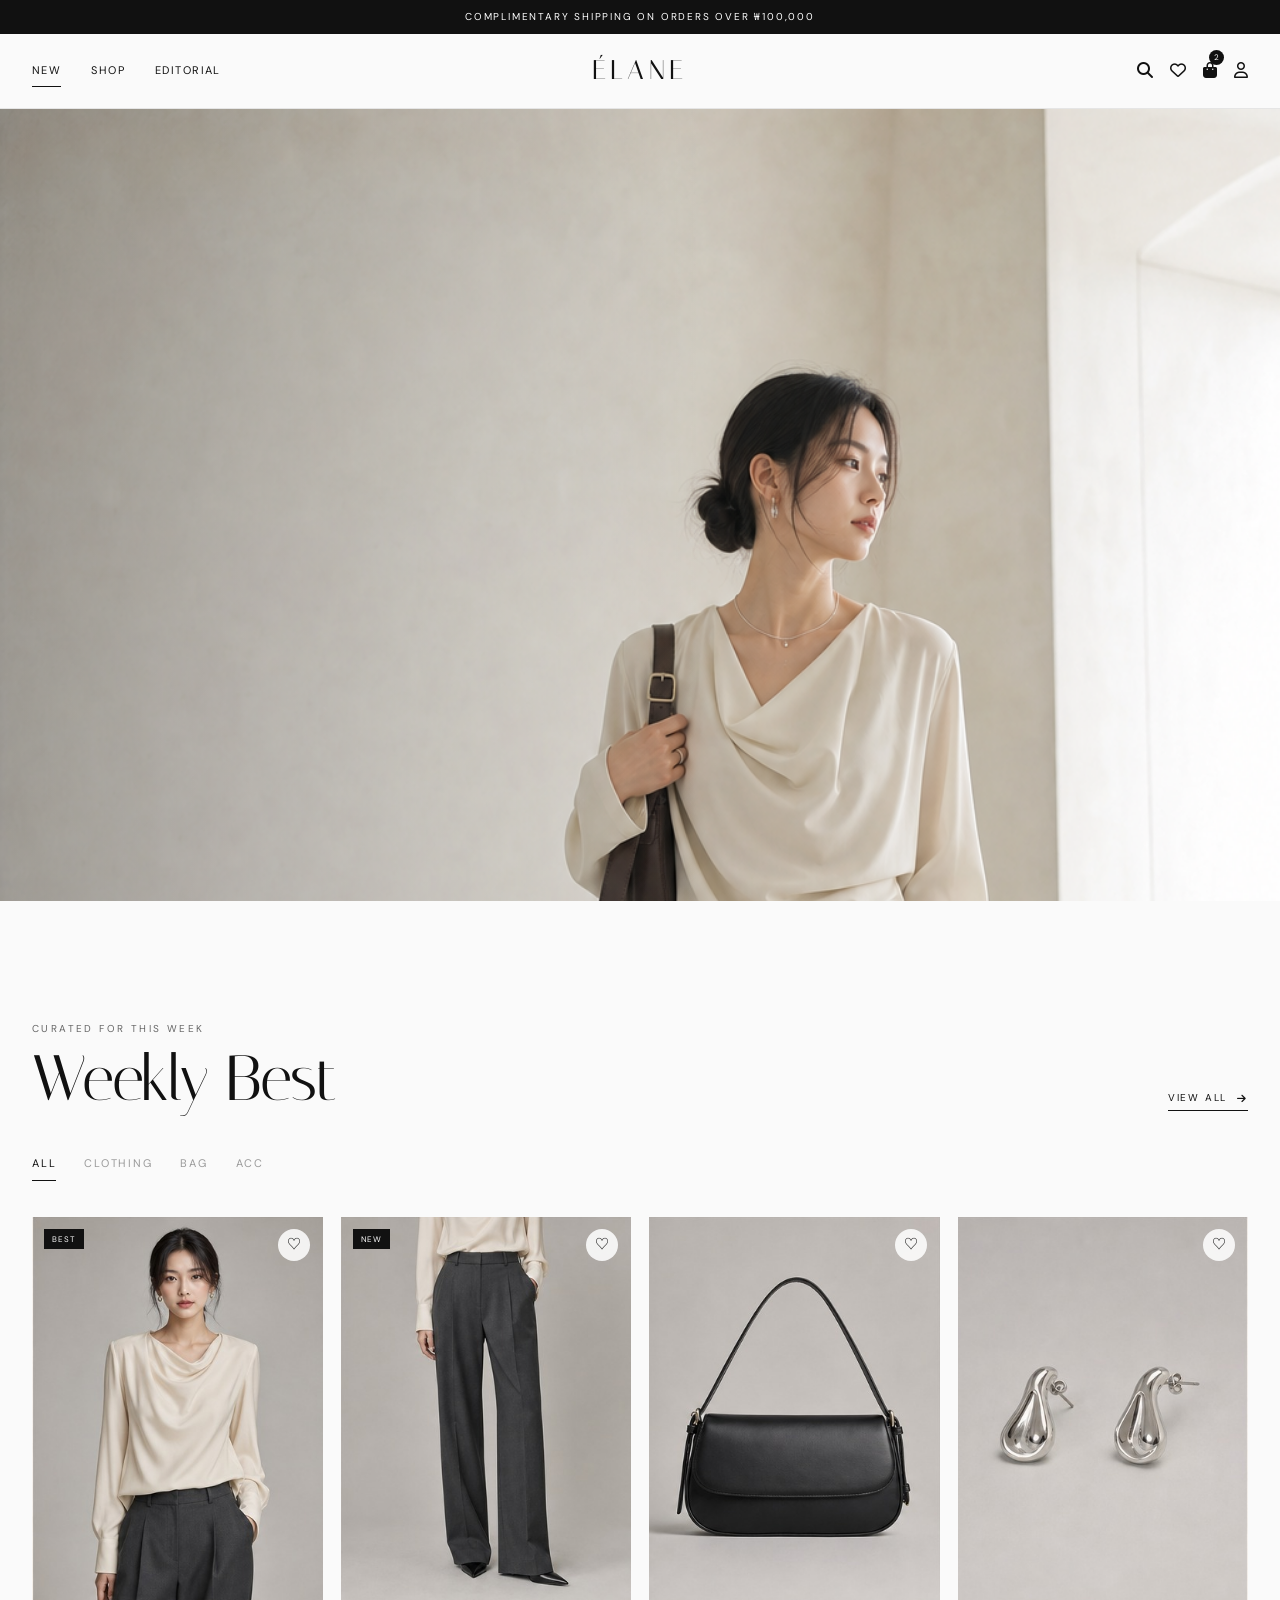
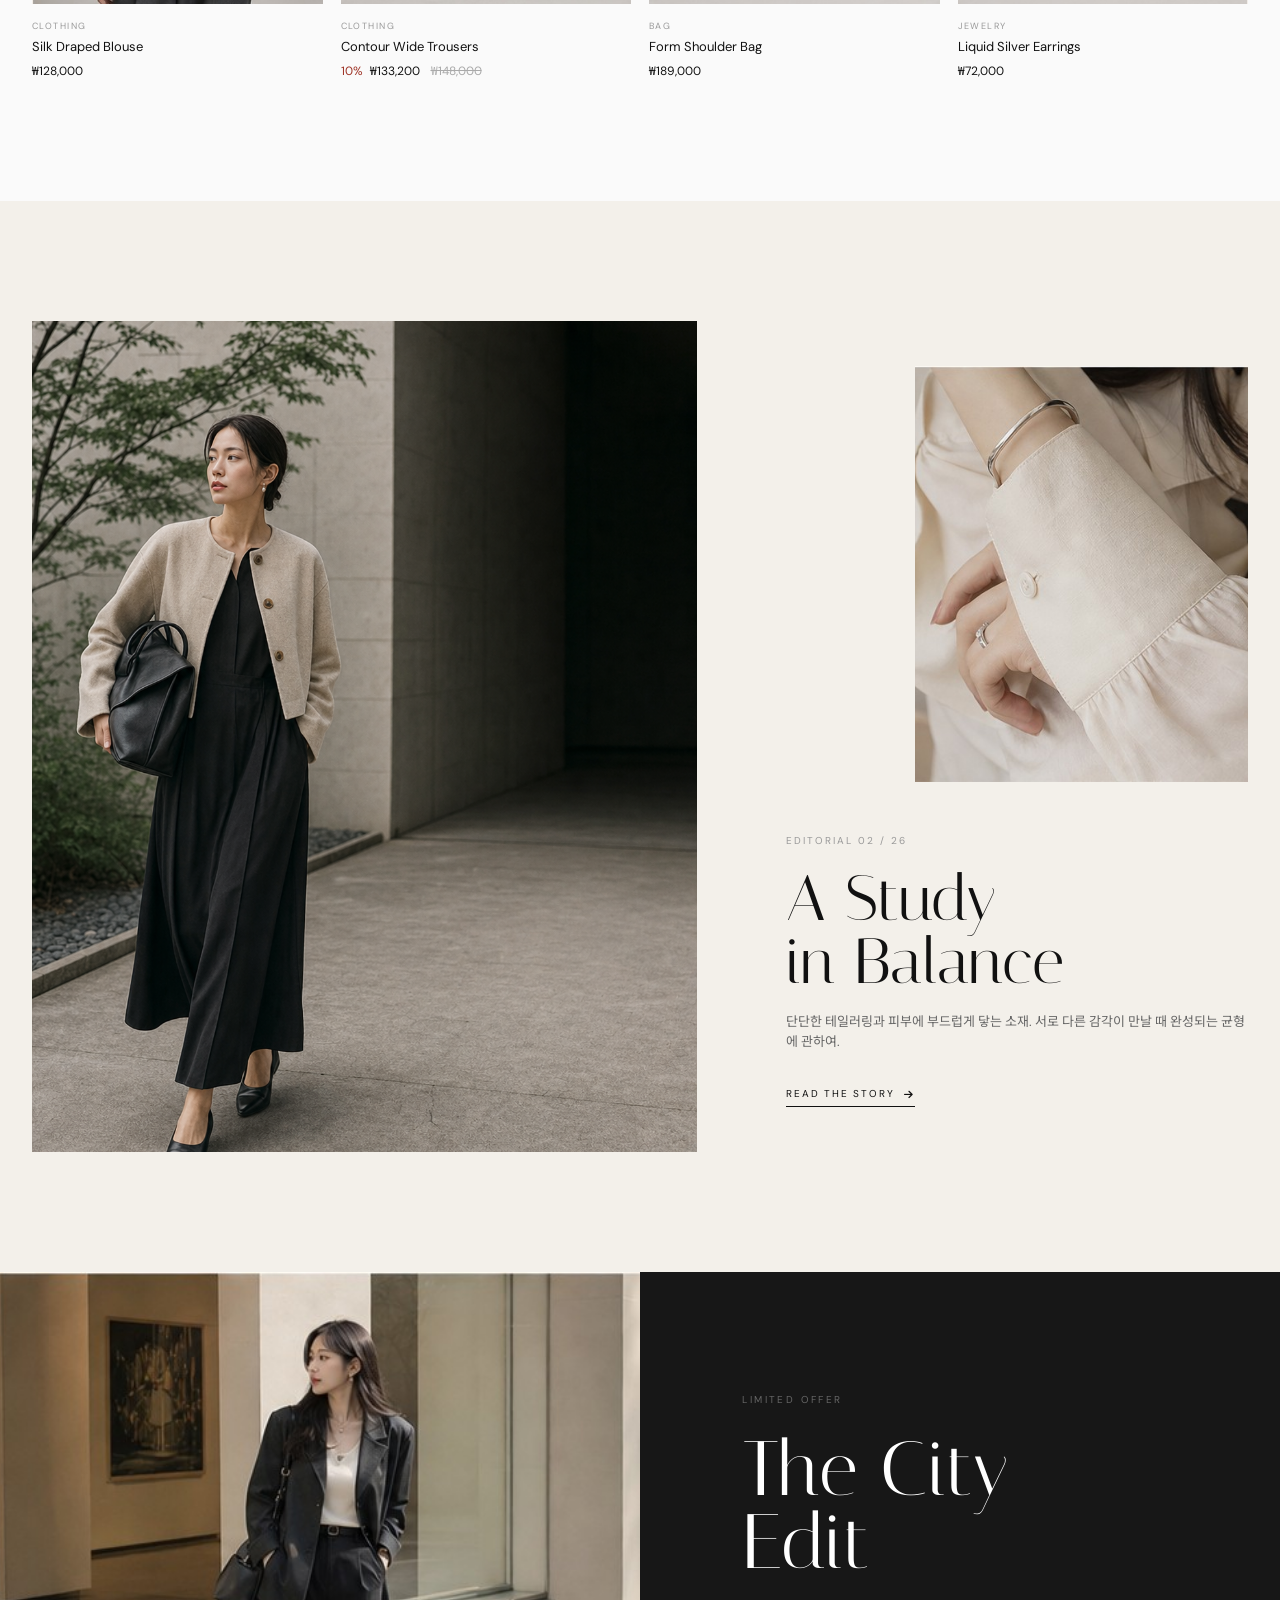
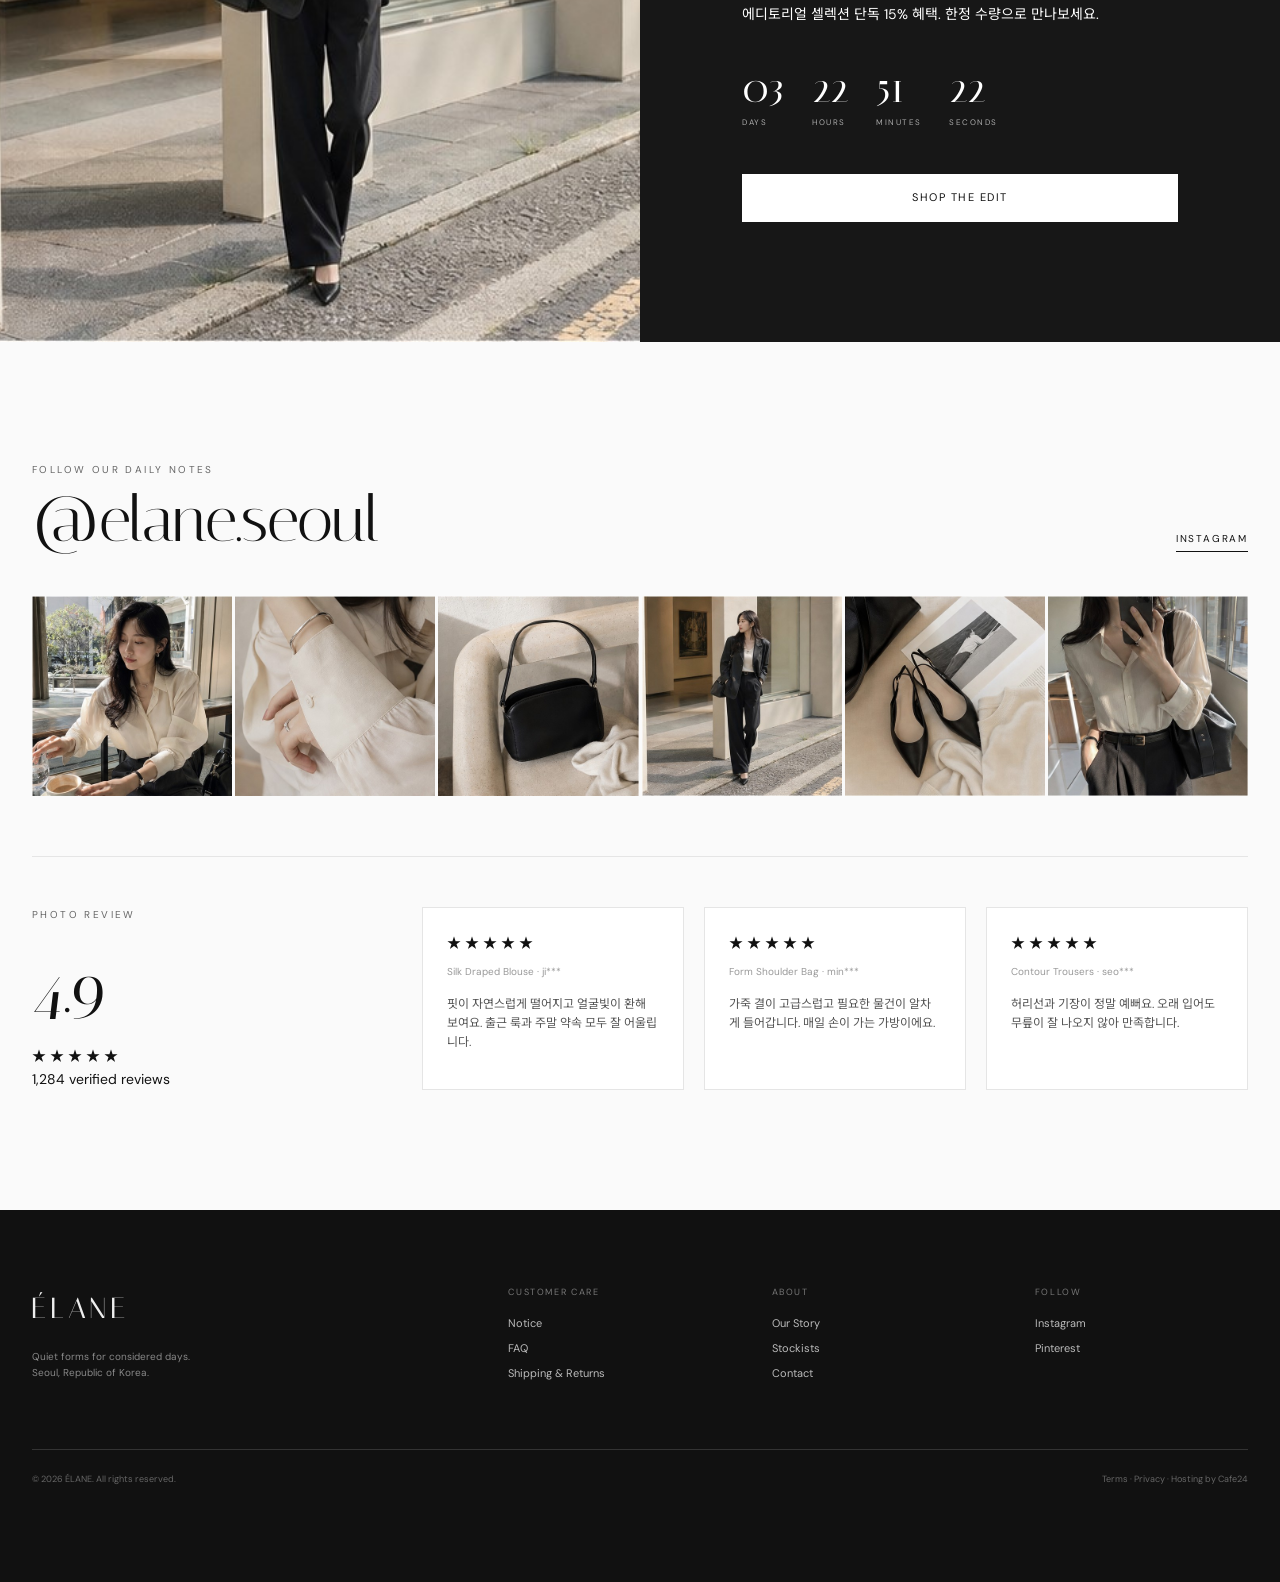
==== public/cafe24/index.html @ 36bed76c "Build Elane Cafe24 fashion storefront" ====
<!doctype html>
<html lang="ko">
<head>
  <meta charset="utf-8"><meta name="viewport" content="width=device-width,initial-scale=1,viewport-fit=cover">
  <title>ÉLANE — Contemporary Womenswear</title>
  <meta name="description" content="일상의 결을 섬세하게 다듬는 컨템포러리 여성 패션 브랜드 ÉLANE">
  <link rel="stylesheet" href="https://cdn.jsdelivr.net/npm/swiper@11/swiper-bundle.min.css">
  <link rel="stylesheet" href="https://cdnjs.cloudflare.com/ajax/libs/font-awesome/6.7.2/css/all.min.css">
  <link rel="stylesheet" href="assets/css/style.css">
</head>
<body>
  <div class="announcement" module="Layout_statelogon">Complimentary shipping on orders over ₩100,000</div>
  <header class="site-header" module="Layout_header">
    <div class="site-header__main">
      <button class="site-header__mobile-button" aria-label="메뉴 열기"><i class="fa-solid fa-bars"></i></button>
      <nav class="site-header__nav" aria-label="주요 메뉴">
        <a class="site-header__nav-link is-active" href="index.html">New</a><a class="site-header__nav-link" href="product_list.html">Shop</a><a class="site-header__nav-link" href="lookbook.html">Editorial</a>
      </nav>
      <a class="site-header__logo" href="index.html">ÉLANE</a>
      <div class="site-header__utils">
        <button class="site-header__util" module="Layout_SearchHeaderForm" aria-label="검색"><i class="fa-solid fa-magnifying-glass"></i></button>
        <a class="site-header__util" href="mypage.html" aria-label="위시리스트"><i class="fa-regular fa-heart"></i></a>
        <a class="site-header__util" href="cart.html" module="Layout_orderBasketcount" aria-label="장바구니"><i class="fa-solid fa-bag-shopping"></i><span class="site-header__badge">2</span></a>
        <a class="site-header__util" href="mypage.html" aria-label="마이페이지"><i class="fa-regular fa-user"></i></a>
      </div>
    </div>
  </header>
  <aside class="mobile-menu" aria-label="모바일 메뉴"><button class="mobile-menu__close" aria-label="메뉴 닫기">×</button><a class="mobile-menu__link" href="index.html">New</a><a class="mobile-menu__link" href="product_list.html">Shop</a><a class="mobile-menu__link" href="lookbook.html">Editorial</a><a class="mobile-menu__link" href="mypage.html">My Élane</a></aside>

  <main>
    <section class="hero" module="smart-banner-admin-PC00001">
      <div class="swiper hero__swiper"><div class="swiper-wrapper">
        <article class="swiper-slide hero__slide"><img class="hero__image" src="assets/images/hero-main.png" alt="크림 블라우스와 차콜 팬츠를 착용한 모델"><div class="hero__shade"></div><div class="hero__content"><p class="hero__kicker">Summer Editorial · 2026</p><h1 class="hero__title">The Quiet<br>Gesture</h1><p class="hero__copy">정제된 선과 부드러운 움직임. 매일의 장면을 오래 기억될 실루엣으로 만듭니다.</p><a class="button button--light" href="product_list.html">Discover the collection</a></div></article>
        <article class="swiper-slide hero__slide"><img class="hero__image" src="assets/images/hero-secondary.png" alt="모던한 건축 공간을 걷는 여성 모델"><div class="hero__shade"></div><div class="hero__content hero__content--right"><p class="hero__kicker">City Notes · Volume 02</p><h2 class="hero__title">Soft<br>Structure</h2><p class="hero__copy">도시의 단단한 리듬과 유연한 옷의 균형을 담은 새로운 에디션.</p><a class="button button--light" href="lookbook.html">View editorial</a></div></article>
      </div><div class="swiper-pagination hero__pagination"></div></div>
    </section>

    <section class="section"><div class="container">
      <div class="section__head"><div><p class="section__eyebrow">Curated for this week</p><h2 class="section__heading">Weekly Best</h2></div><a class="text-link" href="product_list.html">View all <i class="fa-solid fa-arrow-right"></i></a></div>
      <div class="tabs" role="tablist"><button class="tabs__button is-active" data-category="all">ALL</button><button class="tabs__button" data-category="clothing">CLOTHING</button><button class="tabs__button" data-category="bag">BAG</button><button class="tabs__button" data-category="acc">ACC</button></div>
      <div class="product-grid" module="product_listmain_1">
        <article class="product-card" data-category="clothing" id="anchorBoxId_1"><a href="product_detail.html"><div class="product-card__media"><span class="product-card__label">BEST</span><img class="product-card__image" src="assets/images/product-1-front.jpg" alt="Silk Draped Blouse 정면"><img class="product-card__image product-card__image--alt" src="assets/images/product-1-alt.jpg" alt="Silk Draped Blouse 후면"></div><div class="product-card__info"><p class="product-card__category">Clothing</p><h3 class="product-card__name">Silk Draped Blouse</h3><p class="product-card__price">₩128,000</p></div></a><button class="product-card__wish" aria-label="위시리스트" aria-pressed="false">♡</button></article>
        <article class="product-card" data-category="clothing"><a href="product_detail.html"><div class="product-card__media"><span class="product-card__label">NEW</span><img class="product-card__image" src="assets/images/product-2-front.jpg" alt="Contour Wide Trousers 정면"><img class="product-card__image product-card__image--alt" src="assets/images/product-2-alt.jpg" alt="Contour Wide Trousers 후면"></div><div class="product-card__info"><p class="product-card__category">Clothing</p><h3 class="product-card__name">Contour Wide Trousers</h3><p class="product-card__price"><span class="product-card__sale">10%</span>₩133,200 <span class="product-card__price--old">₩148,000</span></p></div></a><button class="product-card__wish" aria-label="위시리스트" aria-pressed="false">♡</button></article>
        <article class="product-card" data-category="bag"><a href="product_detail.html"><div class="product-card__media"><img class="product-card__image" src="assets/images/product-3-front.jpg" alt="Form Shoulder Bag 정면"><img class="product-card__image product-card__image--alt" src="assets/images/product-3-alt.jpg" alt="Form Shoulder Bag 측면"></div><div class="product-card__info"><p class="product-card__category">Bag</p><h3 class="product-card__name">Form Shoulder Bag</h3><p class="product-card__price">₩189,000</p></div></a><button class="product-card__wish" aria-label="위시리스트" aria-pressed="false">♡</button></article>
        <article class="product-card" data-category="acc"><a href="product_detail.html"><div class="product-card__media"><img class="product-card__image" src="assets/images/product-4-front.jpg" alt="Liquid Silver Earrings 정면"><img class="product-card__image product-card__image--alt" src="assets/images/product-4-alt.jpg" alt="Liquid Silver Earrings 측면"></div><div class="product-card__info"><p class="product-card__category">Jewelry</p><h3 class="product-card__name">Liquid Silver Earrings</h3><p class="product-card__price">₩72,000</p></div></a><button class="product-card__wish" aria-label="위시리스트" aria-pressed="false">♡</button></article>
      </div>
    </div></section>

    <section class="section editorial"><div class="container editorial__grid"><div class="editorial__large"><img src="assets/images/hero-secondary.png" alt="시티 에디토리얼"></div><div><div class="editorial__small"><img src="assets/images/instagram-2.jpg" alt="블라우스와 실버 주얼리 디테일"></div><div class="editorial__story"><span class="editorial__index">EDITORIAL 02 / 26</span><h2 class="editorial__title">A Study<br>in Balance</h2><p class="editorial__copy">단단한 테일러링과 피부에 부드럽게 닿는 소재. 서로 다른 감각이 만날 때 완성되는 균형에 관하여.</p><a class="text-link" href="lookbook.html">Read the story <i class="fa-solid fa-arrow-right"></i></a></div></div></div></section>

    <section class="deal"><img class="deal__image" src="assets/images/instagram-4.jpg" alt="블랙 수트를 입은 여성"><div class="deal__content"><p class="section__eyebrow">Limited offer</p><h2 class="deal__title">The City<br>Edit</h2><p>에디토리얼 셀렉션 단독 15% 혜택. 한정 수량으로 만나보세요.</p><div class="deal__timer" aria-label="타임 세일 남은 시간"><div class="deal__unit"><strong data-timer="days">03</strong><span>DAYS</span></div><div class="deal__unit"><strong data-timer="hours">23</strong><span>HOURS</span></div><div class="deal__unit"><strong data-timer="minutes">59</strong><span>MINUTES</span></div><div class="deal__unit"><strong data-timer="seconds">59</strong><span>SECONDS</span></div></div><a class="button button--light" href="product_list.html">Shop the edit</a></div></section>

    <section class="section social"><div class="container"><div class="section__head"><div><p class="section__eyebrow">Follow our daily notes</p><h2 class="section__heading">@elane.seoul</h2></div><a class="text-link" href="#">Instagram</a></div><div class="social__grid"><a class="social__item" href="#"><img src="assets/images/instagram-1.jpg" alt="ÉLANE 인스타그램 룩 1"></a><a class="social__item" href="#"><img src="assets/images/instagram-2.jpg" alt="ÉLANE 인스타그램 룩 2"></a><a class="social__item" href="#"><img src="assets/images/instagram-3.jpg" alt="ÉLANE 인스타그램 룩 3"></a><a class="social__item" href="#"><img src="assets/images/instagram-4.jpg" alt="ÉLANE 인스타그램 룩 4"></a><a class="social__item" href="#"><img src="assets/images/instagram-5.jpg" alt="ÉLANE 인스타그램 룩 5"></a><a class="social__item" href="#"><img src="assets/images/instagram-6.jpg" alt="ÉLANE 인스타그램 룩 6"></a></div><div class="review" module="board_list_4"><div class="review__score"><p class="section__eyebrow">Photo review</p><strong>4.9</strong><div class="review__stars">★★★★★</div><p>1,284 verified reviews</p></div><div class="review__cards"><article class="review__card"><div class="review__stars">★★★★★</div><p class="review__meta">Silk Draped Blouse · ji***</p><p class="review__copy">핏이 자연스럽게 떨어지고 얼굴빛이 환해 보여요. 출근 룩과 주말 약속 모두 잘 어울립니다.</p></article><article class="review__card"><div class="review__stars">★★★★★</div><p class="review__meta">Form Shoulder Bag · min***</p><p class="review__copy">가죽 결이 고급스럽고 필요한 물건이 알차게 들어갑니다. 매일 손이 가는 가방이에요.</p></article><article class="review__card"><div class="review__stars">★★★★★</div><p class="review__meta">Contour Trousers · seo***</p><p class="review__copy">허리선과 기장이 정말 예뻐요. 오래 입어도 무릎이 잘 나오지 않아 만족합니다.</p></article></div></div></div></section>
  </main>

  <footer class="site-footer" module="Layout_footer"><div class="container"><div class="site-footer__grid"><div class="site-footer__brand-wrap"><div class="site-footer__brand">ÉLANE</div><p class="site-footer__copy">Quiet forms for considered days.<br>Seoul, Republic of Korea.</p></div><div class="site-footer__group"><p class="site-footer__title">CUSTOMER CARE</p><a class="site-footer__link" href="#">Notice</a><a class="site-footer__link" href="#">FAQ</a><a class="site-footer__link" href="#">Shipping & Returns</a></div><div class="site-footer__group"><p class="site-footer__title">ABOUT</p><a class="site-footer__link" href="lookbook.html">Our Story</a><a class="site-footer__link" href="#">Stockists</a><a class="site-footer__link" href="#">Contact</a></div><div class="site-footer__group"><p class="site-footer__title">FOLLOW</p><a class="site-footer__link" href="#">Instagram</a><a class="site-footer__link" href="#">Pinterest</a></div></div><div class="site-footer__bottom"><p>© 2026 ÉLANE. All rights reserved.</p><span>Terms · Privacy · Hosting by Cafe24</span></div></div></footer>
  <button class="top-button" aria-label="페이지 상단으로">TOP</button>
  <nav class="mobile-bar" aria-label="모바일 빠른 메뉴"><a class="mobile-bar__link" href="index.html"><i class="fa-solid fa-house"></i>HOME</a><a class="mobile-bar__link" href="product_list.html"><i class="fa-solid fa-bars"></i>CATEGORY</a><a class="mobile-bar__link" href="mypage.html"><i class="fa-regular fa-heart"></i>WISH</a><a class="mobile-bar__link" href="cart.html"><i class="fa-solid fa-bag-shopping"></i>CART</a><a class="mobile-bar__link" href="mypage.html"><i class="fa-regular fa-user"></i>MY</a></nav>
  <script src="https://cdn.jsdelivr.net/npm/swiper@11/swiper-bundle.min.js"></script><script src="assets/js/script.js"></script>
</body></html>
---- public/cafe24/assets/css/style.css ----
@import url('https://fonts.googleapis.com/css2?family=DM+Sans:wght@300;400;500;600&family=Italiana&family=Noto+Sans+KR:wght@300;400;500;600&display=swap');

:root{--cream:#fafafa;--ink:#111;--gray:#666;--line:#e5e5e5;--paper:#f3f0ea;--white:#fff;--serif:'Italiana',serif;--sans:'DM Sans','Noto Sans KR',sans-serif;--header-h:108px}
*{box-sizing:border-box;margin:0;padding:0}html{scroll-behavior:smooth}body{background:var(--cream);color:var(--ink);font-family:var(--sans);font-size:14px;line-height:1.6;-webkit-font-smoothing:antialiased}body.is-locked{overflow:hidden}a{color:inherit;text-decoration:none}img{display:block;width:100%;height:auto}button,input,select,textarea{font:inherit;color:inherit}button{border:0;background:none;cursor:pointer}ul{list-style:none}.blind{position:absolute;width:1px;height:1px;overflow:hidden;clip:rect(0,0,0,0)}
.announcement{height:34px;display:flex;align-items:center;justify-content:center;background:#111;color:#fff;font-size:10px;letter-spacing:.18em;text-transform:uppercase}.site-header{position:relative;z-index:30;background:rgba(250,250,250,.98);border-bottom:1px solid var(--line)}.site-header__main{height:74px;max-width:1600px;margin:auto;padding:0 32px;display:grid;grid-template-columns:1fr auto 1fr;align-items:center}.site-header__logo{font-family:var(--serif);font-size:27px;letter-spacing:.16em}.site-header__nav{display:flex;gap:30px;justify-self:start}.site-header__nav-link{font-size:11px;letter-spacing:.13em;text-transform:uppercase;position:relative}.site-header__nav-link:after{content:'';position:absolute;left:0;right:100%;bottom:-7px;height:1px;background:#111;transition:.25s}.site-header__nav-link:hover:after,.site-header__nav-link.is-active:after{right:0}.site-header__utils{justify-self:end;display:flex;gap:17px}.site-header__util{position:relative;font-size:16px}.site-header__badge{position:absolute;right:-7px;top:-8px;min-width:15px;height:15px;padding:0 3px;border-radius:9px;background:#111;color:#fff;font-size:8px;display:grid;place-items:center}.site-header__mobile-button{display:none}.mobile-menu{display:none}.container{width:min(1480px,calc(100% - 64px));margin-inline:auto}.section{padding:120px 0}.section--tight{padding:80px 0}.section__eyebrow{font-size:10px;letter-spacing:.24em;text-transform:uppercase;color:var(--gray);margin-bottom:10px}.section__heading{font-family:var(--serif);font-size:clamp(36px,5vw,68px);font-weight:400;letter-spacing:-.02em;line-height:1}.section__head{display:flex;align-items:end;justify-content:space-between;margin-bottom:44px}.text-link{display:inline-flex;gap:10px;align-items:center;font-size:10px;letter-spacing:.18em;text-transform:uppercase;border-bottom:1px solid #111;padding-bottom:4px}.button{min-height:48px;padding:0 30px;display:inline-flex;align-items:center;justify-content:center;border:1px solid #111;background:#111;color:#fff;font-size:11px;letter-spacing:.14em;text-transform:uppercase;transition:.25s}.button:hover{background:transparent;color:#111}.button--light{background:#fff;color:#111;border-color:#fff}.button--outline{background:transparent;color:#111}.button--full{width:100%}
.hero{height:calc(100vh - var(--header-h));min-height:640px;position:relative;overflow:hidden}.hero__slide{height:100%;position:relative}.hero__image{height:100%;object-fit:cover}.hero__shade{position:absolute;inset:0;background:linear-gradient(90deg,rgba(0,0,0,.22),transparent 55%)}.hero__content{position:absolute;z-index:2;left:7vw;bottom:12%;color:#fff;max-width:600px}.hero__content--right{left:auto;right:7vw;text-align:right}.hero__kicker{font-size:10px;letter-spacing:.28em;text-transform:uppercase;margin-bottom:20px}.hero__title{font-family:var(--serif);font-size:clamp(60px,8vw,132px);line-height:.84;font-weight:400;margin-bottom:28px}.hero__copy{font-size:13px;max-width:430px;margin-bottom:30px}.hero__content--right .hero__copy{margin-left:auto}.hero__pagination.swiper-pagination{bottom:28px!important}.hero__pagination .swiper-pagination-bullet{width:28px;height:1px;border-radius:0;background:#fff;opacity:.5}.hero__pagination .swiper-pagination-bullet-active{opacity:1}
.tabs{display:flex;gap:28px;margin-bottom:36px}.tabs__button{font-size:11px;letter-spacing:.16em;color:#999;padding-bottom:7px;border-bottom:1px solid transparent}.tabs__button.is-active{color:#111;border-color:#111}.product-grid{display:grid;grid-template-columns:repeat(4,1fr);gap:46px 18px}.product-card{position:relative}.product-card__media{position:relative;aspect-ratio:3/4;overflow:hidden;background:#eee}.product-card__image{position:absolute;inset:0;height:100%;object-fit:cover;transition:opacity .55s,transform .8s cubic-bezier(.2,.7,.2,1)}.product-card__image--alt{opacity:0}.product-card:hover .product-card__image{transform:scale(1.035)}.product-card:hover .product-card__image--alt{opacity:1}.product-card__label{position:absolute;left:12px;top:12px;z-index:2;padding:4px 8px;background:#111;color:#fff;font-size:8px;letter-spacing:.12em}.product-card__wish{position:absolute;z-index:3;right:13px;top:12px;width:32px;height:32px;border-radius:50%;background:rgba(255,255,255,.85)}.product-card__wish.is-active{background:#111;color:#fff}.product-card__info{padding-top:15px}.product-card__category{font-size:9px;letter-spacing:.16em;color:#999;text-transform:uppercase}.product-card__name{font-size:13px;font-weight:400;margin:4px 0}.product-card__price{font-size:12px}.product-card__price--old{text-decoration:line-through;color:#aaa;margin-left:8px}.product-card__sale{color:#9e3326;margin-right:7px}.product-card[hidden]{display:none}
.editorial{background:var(--paper)}.editorial__grid{display:grid;grid-template-columns:1.18fr .82fr;gap:7vw;align-items:center}.editorial__large{aspect-ratio:4/5;overflow:hidden}.editorial__large img,.editorial__small img{height:100%;object-fit:cover}.editorial__small{width:72%;margin-left:auto;aspect-ratio:4/5;overflow:hidden}.editorial__story{max-width:460px;margin-top:46px}.editorial__index{font-size:10px;letter-spacing:.2em;color:#999}.editorial__title{font-family:var(--serif);font-size:clamp(40px,5vw,76px);line-height:.98;font-weight:400;margin:18px 0}.editorial__copy{color:var(--gray);font-size:13px;margin-bottom:28px}.deal{display:grid;grid-template-columns:1fr 1fr;min-height:670px;background:#171717;color:#fff}.deal__image{height:100%;object-fit:cover}.deal__content{display:flex;flex-direction:column;justify-content:center;padding:8vw}.deal__title{font-family:var(--serif);font-weight:400;font-size:clamp(52px,6vw,92px);line-height:.95;margin:15px 0 24px}.deal__timer{display:flex;gap:28px;margin:42px 0}.deal__unit strong{display:block;font-family:var(--serif);font-size:42px;font-weight:400;line-height:1}.deal__unit span{font-size:8px;letter-spacing:.18em;color:#aaa}.social__grid{display:grid;grid-template-columns:repeat(6,1fr);gap:3px}.social__item{aspect-ratio:1;overflow:hidden;position:relative}.social__item img{height:100%;object-fit:cover;transition:.5s}.social__item:hover img{transform:scale(1.05)}.review{margin-top:60px;padding-top:50px;border-top:1px solid var(--line);display:grid;grid-template-columns:.8fr 2fr;gap:60px}.review__score strong{font-family:var(--serif);font-size:70px;font-weight:400}.review__stars{color:#111;letter-spacing:4px}.review__cards{display:grid;grid-template-columns:repeat(3,1fr);gap:20px}.review__card{padding:24px;border:1px solid var(--line);background:#fff}.review__meta{font-size:10px;color:#999;margin:9px 0 15px}.review__copy{font-size:12px;color:#555}
.page-hero{padding:95px 0 55px;text-align:center}.page-hero__eyebrow{font-size:10px;letter-spacing:.24em;color:#888;text-transform:uppercase}.page-hero__title{font-family:var(--serif);font-size:clamp(54px,7vw,92px);font-weight:400;line-height:1;margin-top:10px}.category-nav{display:flex;justify-content:center;gap:30px;border-bottom:1px solid var(--line);padding-bottom:23px}.category-nav__link{font-size:10px;letter-spacing:.16em;color:#888}.category-nav__link.is-active{color:#111;border-bottom:1px solid #111;padding-bottom:22px}.list-toolbar{display:flex;justify-content:space-between;align-items:center;margin:34px 0}.list-toolbar__count{font-size:10px;color:#888}.list-toolbar__select{border:0;background:transparent;font-size:10px;letter-spacing:.1em}
.detail{display:grid;grid-template-columns:minmax(0,1.2fr) minmax(360px,.8fr);gap:6vw;padding:70px 0 120px}.detail__gallery{display:grid;grid-template-columns:1fr 1fr;gap:8px}.detail__gallery img{aspect-ratio:3/4;object-fit:cover;background:#eee}.detail__summary{position:sticky;top:30px;align-self:start;padding-right:5vw}.detail__brand{font-size:9px;letter-spacing:.18em;color:#999}.detail__name{font-family:var(--serif);font-size:42px;font-weight:400;margin:14px 0 5px}.detail__price{font-size:14px;margin-bottom:28px}.detail__desc{font-size:12px;color:#666;padding:25px 0;border-top:1px solid var(--line);border-bottom:1px solid var(--line)}.option{padding:22px 0;border-bottom:1px solid var(--line)}.option__label{display:block;font-size:9px;letter-spacing:.15em;margin-bottom:12px}.option__values{display:flex;gap:8px}.option__button{min-width:42px;height:36px;border:1px solid var(--line);font-size:10px}.option__button.is-active{border-color:#111}.detail__actions{display:grid;grid-template-columns:50px 1fr;gap:8px;margin-top:25px}.detail__accordions{margin-top:35px}.accordion{border-top:1px solid var(--line)}.accordion:last-child{border-bottom:1px solid var(--line)}.accordion__button{width:100%;padding:18px 0;display:flex;justify-content:space-between;font-size:10px;letter-spacing:.14em}.accordion__content{display:none;padding:0 0 20px;font-size:11px;color:#666}.accordion.is-open .accordion__content{display:block}
.table-wrap{overflow:auto}.cart-table{width:100%;border-collapse:collapse;min-width:720px}.cart-table th{font-size:9px;letter-spacing:.14em;font-weight:400;color:#888;padding:15px;border-bottom:1px solid #111}.cart-table td{padding:24px 15px;border-bottom:1px solid var(--line);text-align:center}.cart-table__product{display:flex;align-items:center;gap:20px;text-align:left}.cart-table__image{width:90px;aspect-ratio:3/4;object-fit:cover}.cart-table__name{font-size:12px}.cart-table__option{font-size:10px;color:#999}.quantity{display:inline-flex;border:1px solid var(--line)}.quantity button,.quantity input{width:30px;height:30px;border:0;text-align:center;background:#fff}.cart-summary{margin:50px 0 120px;margin-left:auto;width:min(100%,470px);border-top:1px solid #111;padding-top:22px}.cart-summary__row{display:flex;justify-content:space-between;margin:12px 0;color:#666;font-size:12px}.cart-summary__row--total{font-size:16px;color:#111;border-top:1px solid var(--line);padding-top:20px;margin-top:20px}.cart-summary__actions{display:grid;grid-template-columns:1fr 1fr;gap:8px;margin-top:28px}
.mypage{display:grid;grid-template-columns:220px 1fr;gap:7vw;padding-bottom:120px}.mypage__nav{border-top:1px solid #111}.mypage__nav a{display:block;padding:14px 0;border-bottom:1px solid var(--line);font-size:11px}.mypage__welcome{padding:36px;background:var(--paper);display:flex;justify-content:space-between;align-items:center}.mypage__welcome h2{font-family:var(--serif);font-size:38px;font-weight:400}.mypage__benefit{font-size:11px;color:#666}.mypage__stats{display:grid;grid-template-columns:repeat(4,1fr);border:1px solid var(--line);margin:25px 0 65px}.mypage__stat{padding:30px 15px;text-align:center;border-right:1px solid var(--line)}.mypage__stat:last-child{border:0}.mypage__stat strong{display:block;font-family:var(--serif);font-size:32px;font-weight:400}.order-list__head{display:flex;justify-content:space-between;align-items:end;border-bottom:1px solid #111;padding-bottom:15px}.order-list__head h3{font-family:var(--serif);font-size:32px;font-weight:400}.order-empty{text-align:center;padding:90px 0;color:#999;font-size:11px}
.lookbook-hero{height:78vh;min-height:600px;position:relative;color:#fff}.lookbook-hero img{height:100%;object-fit:cover}.lookbook-hero:after{content:'';position:absolute;inset:0;background:linear-gradient(0deg,rgba(0,0,0,.45),transparent 60%)}.lookbook-hero__content{position:absolute;z-index:2;left:7vw;bottom:8%}.lookbook-hero__title{font-family:var(--serif);font-size:clamp(70px,10vw,150px);font-weight:400;line-height:.82}.manifesto{max-width:900px;margin:auto;text-align:center;padding:150px 30px}.manifesto__title{font-family:var(--serif);font-size:clamp(44px,6vw,80px);font-weight:400;line-height:1.1}.manifesto__copy{max-width:600px;margin:35px auto 0;color:#666}.lookbook-grid{display:grid;grid-template-columns:1.15fr .85fr;gap:8px;align-items:start}.lookbook-grid__item:nth-child(2){margin-top:170px}.lookbook-grid__item img{aspect-ratio:4/5;object-fit:cover}.lookbook-grid__caption{padding:14px 0 50px;font-size:10px;letter-spacing:.15em}
.site-footer{background:#111;color:#eee;padding:75px 0 95px}.site-footer__grid{display:grid;grid-template-columns:2fr repeat(3,1fr);gap:50px}.site-footer__brand{font-family:var(--serif);font-size:29px;letter-spacing:.13em}.site-footer__copy{color:#888;font-size:10px;margin-top:18px;max-width:300px}.site-footer__title{font-size:9px;letter-spacing:.18em;color:#777;margin-bottom:16px}.site-footer__link{display:block;font-size:11px;margin:7px 0;color:#bbb}.site-footer__bottom{margin-top:60px;padding-top:22px;border-top:1px solid #333;color:#666;font-size:9px;display:flex;justify-content:space-between}.top-button{position:fixed;z-index:50;right:26px;bottom:26px;width:48px;height:48px;border:1px solid rgba(17,17,17,.25);background:rgba(250,250,250,.9);backdrop-filter:blur(10px);font-size:9px;letter-spacing:.15em;opacity:0;pointer-events:none;transform:translateY(8px);transition:.3s}.top-button.is-visible{opacity:1;pointer-events:auto;transform:none}.mobile-bar{display:none}
@media(max-width:980px){:root{--header-h:94px}.announcement{height:30px}.site-header__main{height:64px;padding:0 20px;grid-template-columns:1fr auto 1fr}.site-header__nav{display:none}.site-header__logo{font-size:22px}.site-header__utils .site-header__util:nth-child(-n+2){display:none}.site-header__mobile-button{display:block;justify-self:start;font-size:17px}.container{width:min(100% - 36px,760px)}.section{padding:82px 0}.hero{min-height:590px}.product-grid{grid-template-columns:repeat(2,1fr);gap:34px 10px}.editorial__grid{gap:25px}.deal{grid-template-columns:1fr;}.deal__image{height:70vh}.deal__content{padding:70px 8vw}.social__grid{grid-template-columns:repeat(3,1fr)}.review{grid-template-columns:1fr}.detail{grid-template-columns:1fr}.detail__summary{position:static;padding:20px 0}.mypage{grid-template-columns:1fr}.mypage__nav{display:none}.site-footer__grid{grid-template-columns:1.5fr 1fr 1fr}.site-footer__group:last-child{display:none}.mobile-menu{position:fixed;display:block;z-index:80;inset:0 15% 0 0;background:#fafafa;padding:90px 35px;transform:translateX(-110%);transition:.4s}.mobile-menu.is-open{transform:none}.mobile-menu__close{position:absolute;left:32px;top:30px;font-size:20px}.mobile-menu__link{display:block;font-family:var(--serif);font-size:36px;margin:13px 0}.mobile-bar{position:fixed;z-index:60;display:grid;grid-template-columns:repeat(5,1fr);bottom:0;left:0;right:0;height:62px;background:rgba(250,250,250,.96);border-top:1px solid var(--line);padding-bottom:env(safe-area-inset-bottom)}.mobile-bar__link{display:flex;flex-direction:column;align-items:center;justify-content:center;gap:3px;font-size:8px;letter-spacing:.08em}.mobile-bar__link i{font-size:16px}.top-button{bottom:78px}.site-footer{padding-bottom:110px}}
@media(max-width:640px){.container{width:calc(100% - 28px)}.section{padding:65px 0}.section__head{margin-bottom:28px}.section__heading{font-size:40px}.hero__content,.hero__content--right{left:22px;right:22px;bottom:10%;text-align:left}.hero__title{font-size:62px}.hero__content--right .hero__copy{margin-left:0}.hero__image{object-position:60% center}.hero__slide:nth-child(2) .hero__image{object-position:42% center}.tabs{gap:18px;overflow:auto}.product-card__name{font-size:11px}.editorial__grid{grid-template-columns:1fr}.editorial__small{width:78%;margin-top:20px}.editorial__story{margin-top:25px}.deal__image{height:58vh}.deal__timer{gap:18px}.deal__unit strong{font-size:34px}.social__grid{gap:2px}.review__cards{grid-template-columns:1fr}.page-hero{padding:65px 0 40px}.category-nav{justify-content:flex-start;overflow:auto}.detail{padding-top:20px}.detail__gallery{gap:3px}.detail__name{font-size:35px}.cart-summary__actions{grid-template-columns:1fr}.mypage__welcome{display:block;padding:25px}.mypage__benefit{margin-top:15px}.mypage__stats{grid-template-columns:repeat(2,1fr)}.mypage__stat:nth-child(2){border-right:0}.mypage__stat:nth-child(-n+2){border-bottom:1px solid var(--line)}.lookbook-hero{height:70vh}.lookbook-grid{grid-template-columns:1fr}.lookbook-grid__item:nth-child(2){margin-top:0}.manifesto{padding:95px 25px}.site-footer__grid{grid-template-columns:1fr 1fr}.site-footer__brand-wrap{grid-column:1/-1}.site-footer__bottom{display:block}.site-footer__bottom span{display:block;margin-top:8px}}
@media(prefers-reduced-motion:reduce){html{scroll-behavior:auto}*,*:before,*:after{animation-duration:.01ms!important;transition-duration:.01ms!important}}
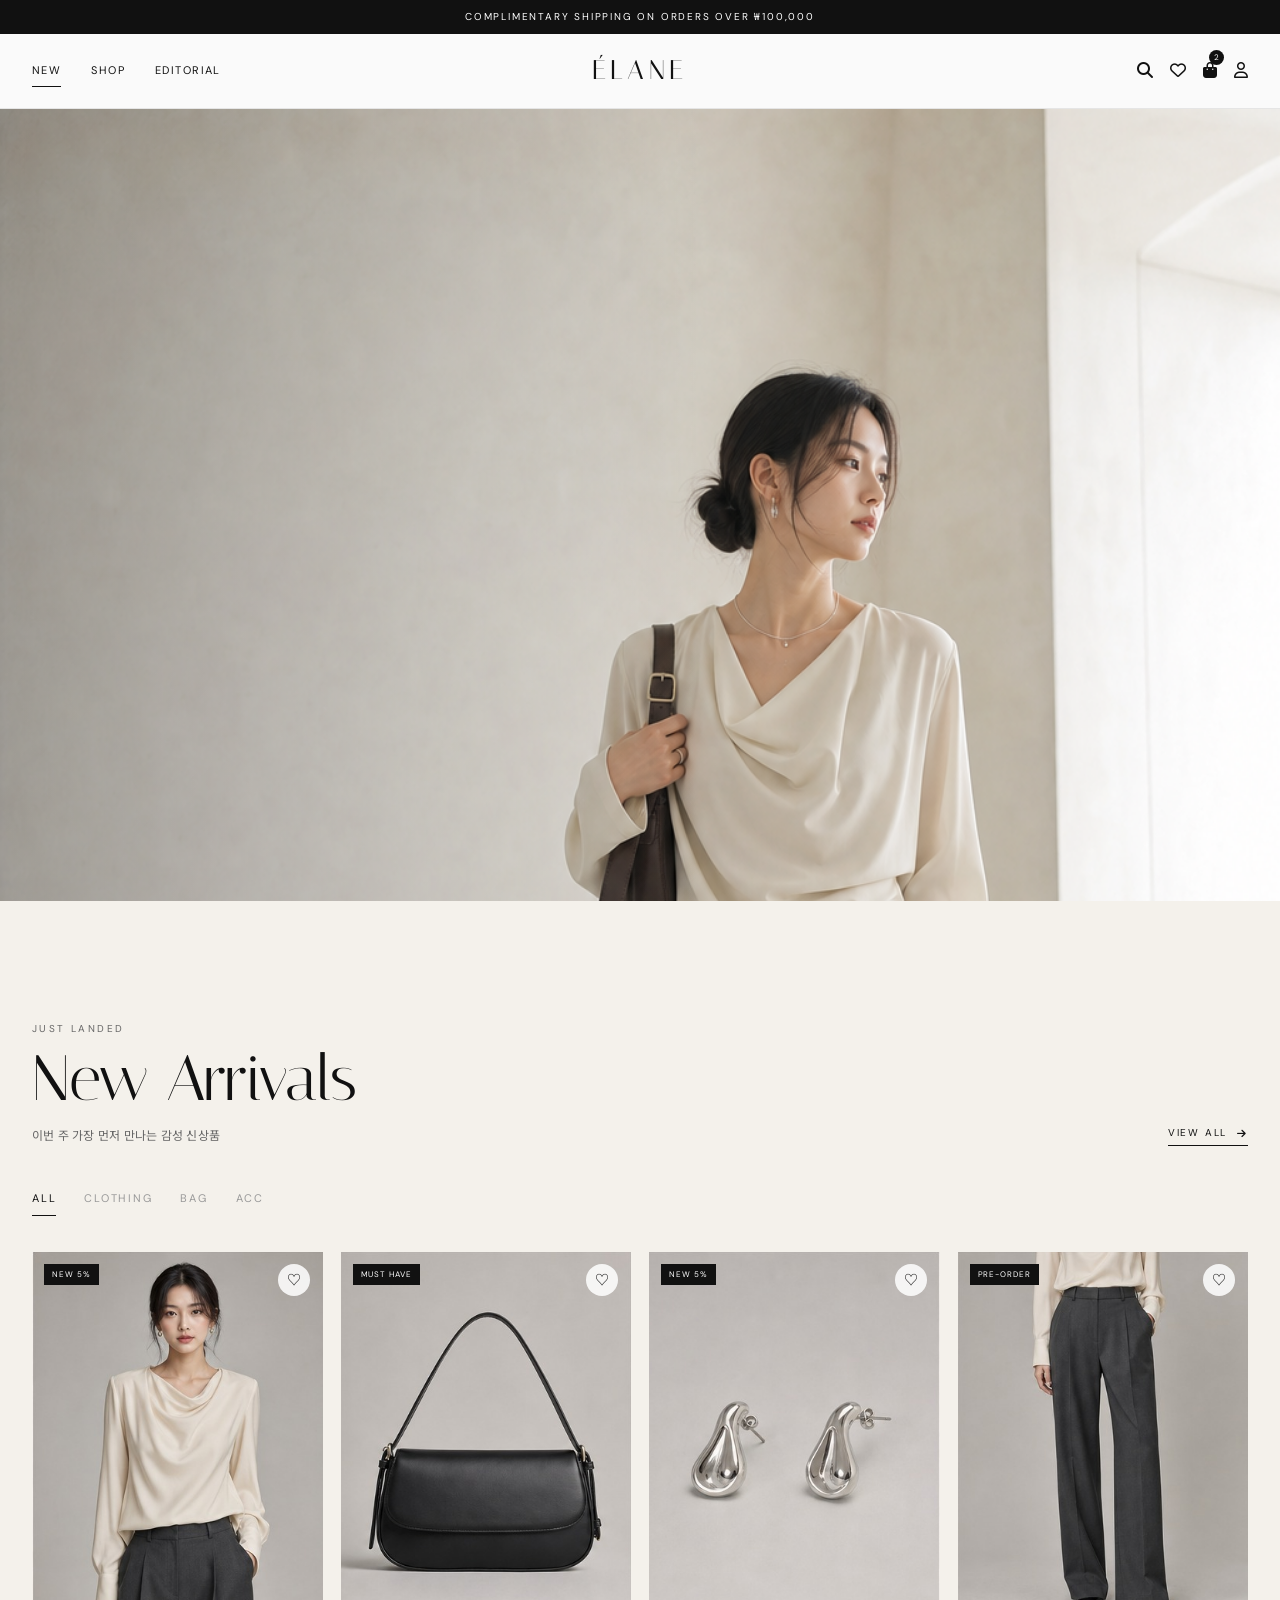
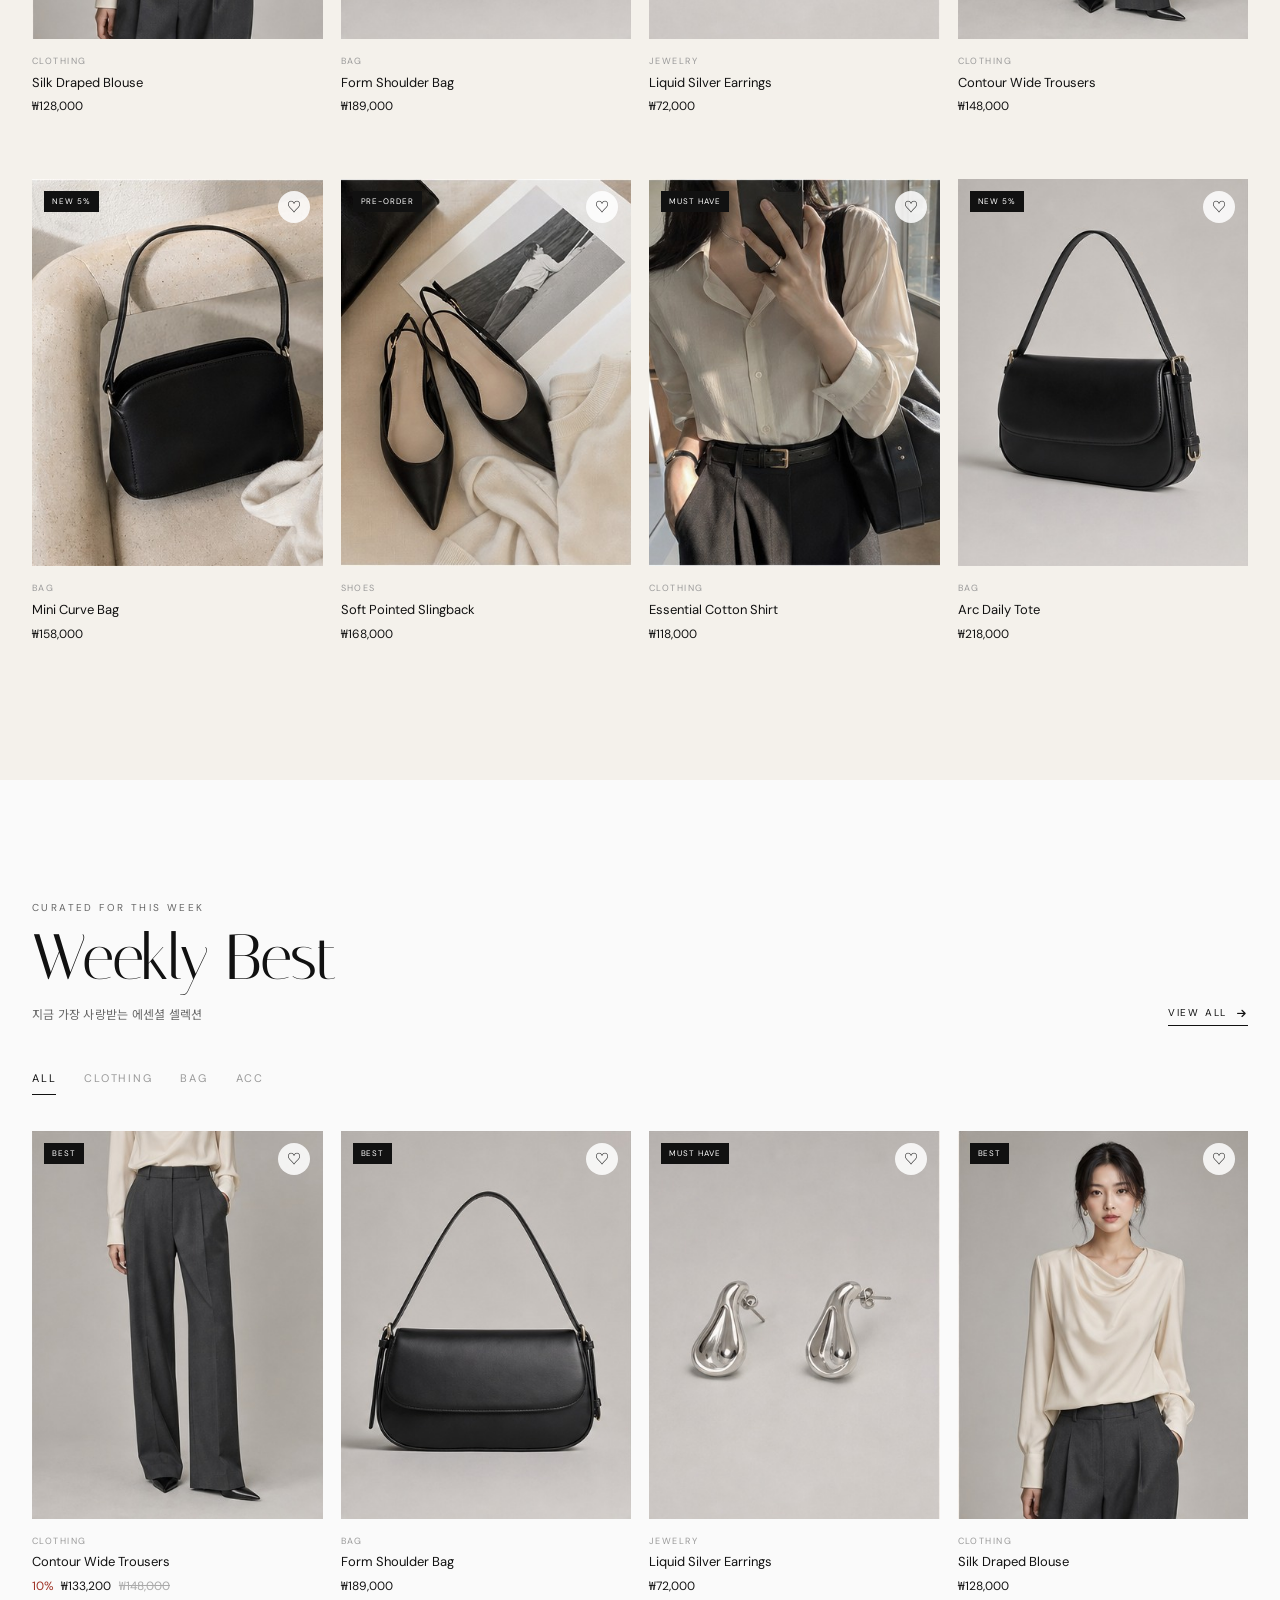
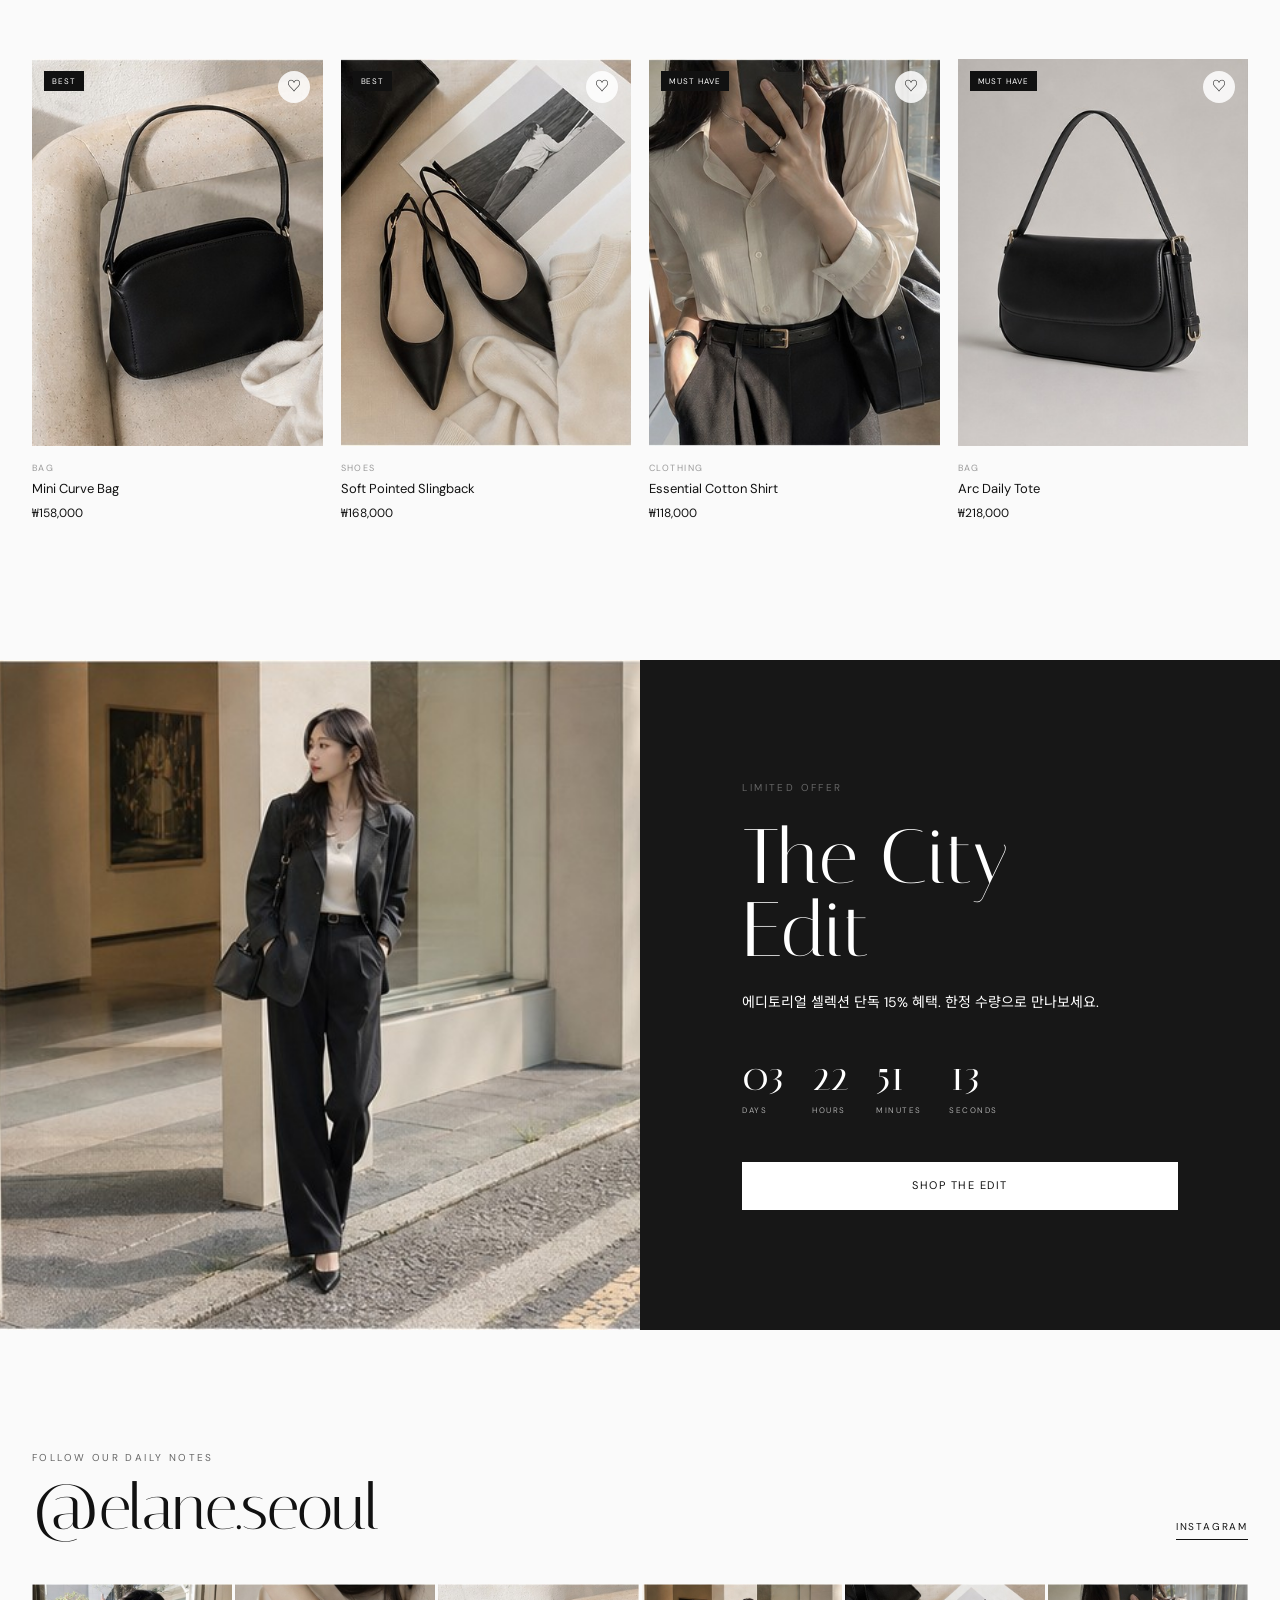
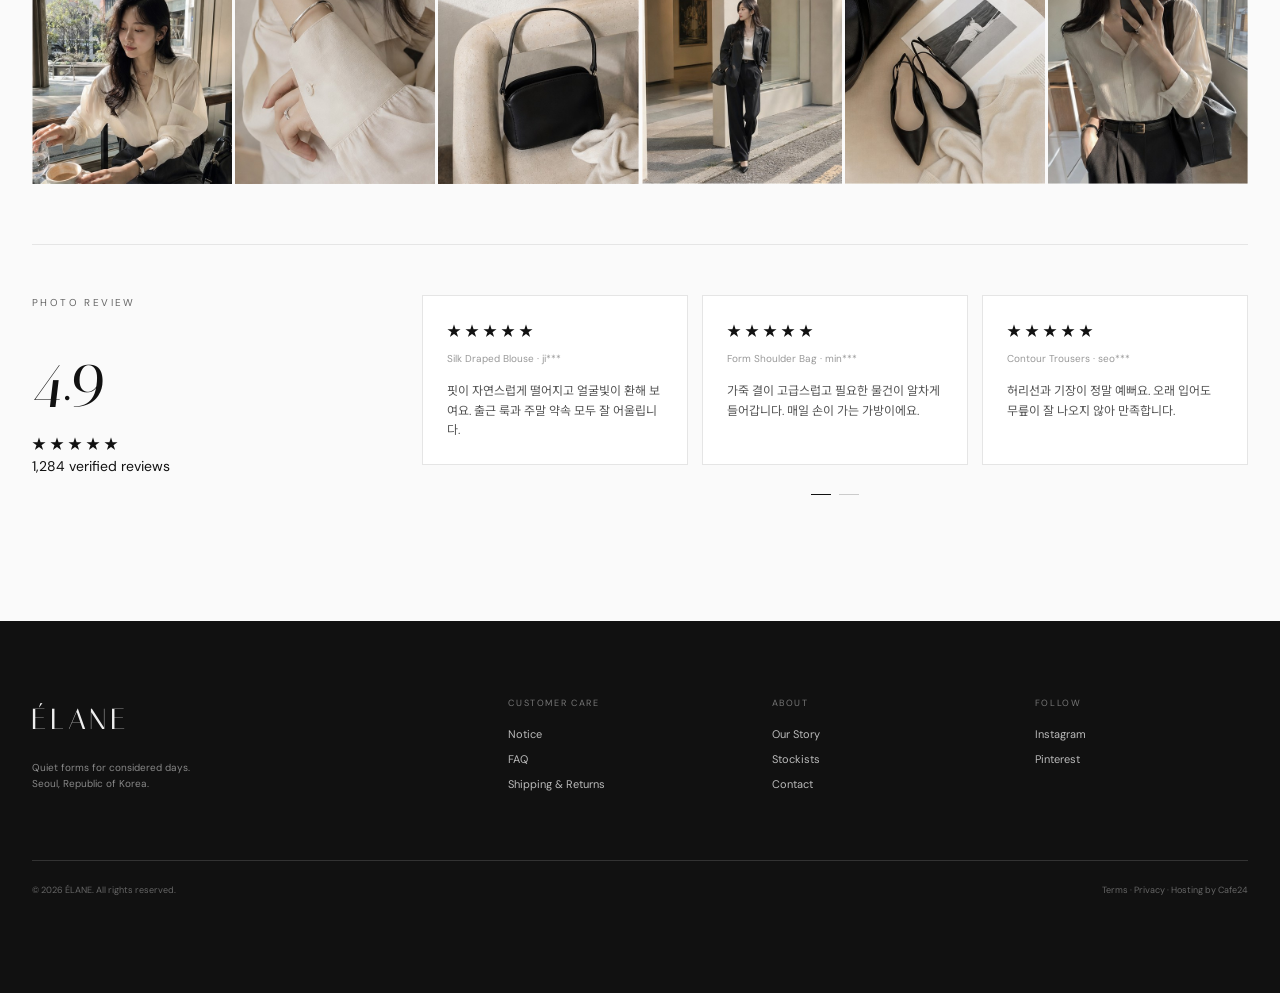
==== commit 59031123: "Add New Arrivals and scoped product tabs" ====
--- a/public/cafe24/index.html
+++ b/public/cafe24/index.html
@@ -1,7 +1,8 @@
 <!doctype html>
 <html lang="ko">
 <head>
-  <meta charset="utf-8"><meta name="viewport" content="width=device-width,initial-scale=1,viewport-fit=cover">
+  <meta charset="utf-8">
+  <meta name="viewport" content="width=device-width,initial-scale=1,viewport-fit=cover">
   <title>ÉLANE — Contemporary Womenswear</title>
   <meta name="description" content="일상의 결을 섬세하게 다듬는 컨템포러리 여성 패션 브랜드 ÉLANE">
   <link rel="stylesheet" href="https://cdn.jsdelivr.net/npm/swiper@11/swiper-bundle.min.css">
@@ -14,7 +15,9 @@
     <div class="site-header__main">
       <button class="site-header__mobile-button" aria-label="메뉴 열기"><i class="fa-solid fa-bars"></i></button>
       <nav class="site-header__nav" aria-label="주요 메뉴">
-        <a class="site-header__nav-link is-active" href="index.html">New</a><a class="site-header__nav-link" href="product_list.html">Shop</a><a class="site-header__nav-link" href="lookbook.html">Editorial</a>
+        <a class="site-header__nav-link is-active" href="index.html">New</a>
+        <a class="site-header__nav-link" href="product_list.html">Shop</a>
+        <a class="site-header__nav-link" href="lookbook.html">Editorial</a>
       </nav>
       <a class="site-header__logo" href="index.html">ÉLANE</a>
       <div class="site-header__utils">
@@ -25,36 +28,48 @@
       </div>
     </div>
   </header>
-  <aside class="mobile-menu" aria-label="모바일 메뉴"><button class="mobile-menu__close" aria-label="메뉴 닫기">×</button><a class="mobile-menu__link" href="index.html">New</a><a class="mobile-menu__link" href="product_list.html">Shop</a><a class="mobile-menu__link" href="lookbook.html">Editorial</a><a class="mobile-menu__link" href="mypage.html">My Élane</a></aside>
+  <aside class="mobile-menu" aria-label="모바일 메뉴">
+    <button class="mobile-menu__close" aria-label="메뉴 닫기">×</button>
+    <a class="mobile-menu__link" href="index.html">New</a><a class="mobile-menu__link" href="product_list.html">Shop</a><a class="mobile-menu__link" href="lookbook.html">Editorial</a><a class="mobile-menu__link" href="mypage.html">My Élane</a>
+  </aside>
 
   <main>
-    <section class="hero" module="smart-banner-admin-PC00001">
+    <section class="hero" module="smart-banner-admin-PC00001" aria-label="메인 컬렉션">
       <div class="swiper hero__swiper"><div class="swiper-wrapper">
-        <article class="swiper-slide hero__slide"><img class="hero__image" src="assets/images/hero-main.png" alt="크림 블라우스와 차콜 팬츠를 착용한 모델"><div class="hero__shade"></div><div class="hero__content"><p class="hero__kicker">Summer Editorial · 2026</p><h1 class="hero__title">The Quiet<br>Gesture</h1><p class="hero__copy">정제된 선과 부드러운 움직임. 매일의 장면을 오래 기억될 실루엣으로 만듭니다.</p><a class="button button--light" href="product_list.html">Discover the collection</a></div></article>
-        <article class="swiper-slide hero__slide"><img class="hero__image" src="assets/images/hero-secondary.png" alt="모던한 건축 공간을 걷는 여성 모델"><div class="hero__shade"></div><div class="hero__content hero__content--right"><p class="hero__kicker">City Notes · Volume 02</p><h2 class="hero__title">Soft<br>Structure</h2><p class="hero__copy">도시의 단단한 리듬과 유연한 옷의 균형을 담은 새로운 에디션.</p><a class="button button--light" href="lookbook.html">View editorial</a></div></article>
+        <article class="swiper-slide hero__slide"><img class="hero__image" src="assets/images/hero-main.png" alt="크림 블라우스와 차콜 팬츠를 착용한 모델"><div class="hero__shade"></div><div class="hero__content"><p class="hero__kicker">Summer Editorial · 2026</p><h1 class="hero__title">The Quiet<br>Gesture</h1><p class="hero__copy">정제된 선과 부드러운 움직임. 매일의 장면을 오래 기억될 실루엣으로 만듭니다.</p><a class="button button--light" href="product_list.html?sort_method=5">Discover the collection</a></div></article>
+        <article class="swiper-slide hero__slide"><img class="hero__image" src="assets/images/hero-secondary.png" alt="모던한 건축 공간을 걷는 여성 모델"><div class="hero__shade"></div><div class="hero__content hero__content--right"><p class="hero__kicker">City Notes · Volume 02</p><h2 class="hero__title">Soft<br>Structure</h2><p class="hero__copy">도시의 단단한 리듬과 유연한 옷의 균형을 담은 새로운 에디션.</p><a class="button button--light" href="product_list.html">Shop the edit</a></div></article>
       </div><div class="swiper-pagination hero__pagination"></div></div>
     </section>
 
-    <section class="section"><div class="container">
-      <div class="section__head"><div><p class="section__eyebrow">Curated for this week</p><h2 class="section__heading">Weekly Best</h2></div><a class="text-link" href="product_list.html">View all <i class="fa-solid fa-arrow-right"></i></a></div>
-      <div class="tabs" role="tablist"><button class="tabs__button is-active" data-category="all">ALL</button><button class="tabs__button" data-category="clothing">CLOTHING</button><button class="tabs__button" data-category="bag">BAG</button><button class="tabs__button" data-category="acc">ACC</button></div>
-      <div class="product-grid" module="product_listmain_1">
-        <article class="product-card" data-category="clothing" id="anchorBoxId_1"><a href="product_detail.html"><div class="product-card__media"><span class="product-card__label">BEST</span><img class="product-card__image" src="assets/images/product-1-front.jpg" alt="Silk Draped Blouse 정면"><img class="product-card__image product-card__image--alt" src="assets/images/product-1-alt.jpg" alt="Silk Draped Blouse 후면"></div><div class="product-card__info"><p class="product-card__category">Clothing</p><h3 class="product-card__name">Silk Draped Blouse</h3><p class="product-card__price">₩128,000</p></div></a><button class="product-card__wish" aria-label="위시리스트" aria-pressed="false">♡</button></article>
-        <article class="product-card" data-category="clothing"><a href="product_detail.html"><div class="product-card__media"><span class="product-card__label">NEW</span><img class="product-card__image" src="assets/images/product-2-front.jpg" alt="Contour Wide Trousers 정면"><img class="product-card__image product-card__image--alt" src="assets/images/product-2-alt.jpg" alt="Contour Wide Trousers 후면"></div><div class="product-card__info"><p class="product-card__category">Clothing</p><h3 class="product-card__name">Contour Wide Trousers</h3><p class="product-card__price"><span class="product-card__sale">10%</span>₩133,200 <span class="product-card__price--old">₩148,000</span></p></div></a><button class="product-card__wish" aria-label="위시리스트" aria-pressed="false">♡</button></article>
-        <article class="product-card" data-category="bag"><a href="product_detail.html"><div class="product-card__media"><img class="product-card__image" src="assets/images/product-3-front.jpg" alt="Form Shoulder Bag 정면"><img class="product-card__image product-card__image--alt" src="assets/images/product-3-alt.jpg" alt="Form Shoulder Bag 측면"></div><div class="product-card__info"><p class="product-card__category">Bag</p><h3 class="product-card__name">Form Shoulder Bag</h3><p class="product-card__price">₩189,000</p></div></a><button class="product-card__wish" aria-label="위시리스트" aria-pressed="false">♡</button></article>
-        <article class="product-card" data-category="acc"><a href="product_detail.html"><div class="product-card__media"><img class="product-card__image" src="assets/images/product-4-front.jpg" alt="Liquid Silver Earrings 정면"><img class="product-card__image product-card__image--alt" src="assets/images/product-4-alt.jpg" alt="Liquid Silver Earrings 측면"></div><div class="product-card__info"><p class="product-card__category">Jewelry</p><h3 class="product-card__name">Liquid Silver Earrings</h3><p class="product-card__price">₩72,000</p></div></a><button class="product-card__wish" aria-label="위시리스트" aria-pressed="false">♡</button></article>
+    <section class="section product-section product-section--new" data-product-section="new">
+      <div class="container">
+        <div class="section__head"><div><p class="section__eyebrow">Just landed</p><h2 class="section__heading">New Arrivals</h2><p class="section__subtitle">이번 주 가장 먼저 만나는 감성 신상품</p></div><a class="text-link" href="product_list.html?sort_method=5">View all <i class="fa-solid fa-arrow-right"></i></a></div>
+        <div class="tabs" role="tablist" aria-label="신상품 카테고리"><button class="tabs__button is-active" type="button" role="tab" aria-selected="true" data-category="all">ALL</button><button class="tabs__button" type="button" role="tab" aria-selected="false" data-category="clothing">CLOTHING</button><button class="tabs__button" type="button" role="tab" aria-selected="false" data-category="bag">BAG</button><button class="tabs__button" type="button" role="tab" aria-selected="false" data-category="acc">ACC</button></div>
+        <div class="product-grid" module="product_listmain_2" data-product-grid aria-live="polite"></div>
       </div>
-    </div></section>
+    </section>
 
-    <section class="section editorial"><div class="container editorial__grid"><div class="editorial__large"><img src="assets/images/hero-secondary.png" alt="시티 에디토리얼"></div><div><div class="editorial__small"><img src="assets/images/instagram-2.jpg" alt="블라우스와 실버 주얼리 디테일"></div><div class="editorial__story"><span class="editorial__index">EDITORIAL 02 / 26</span><h2 class="editorial__title">A Study<br>in Balance</h2><p class="editorial__copy">단단한 테일러링과 피부에 부드럽게 닿는 소재. 서로 다른 감각이 만날 때 완성되는 균형에 관하여.</p><a class="text-link" href="lookbook.html">Read the story <i class="fa-solid fa-arrow-right"></i></a></div></div></div></section>
+    <section class="section product-section" data-product-section="best">
+      <div class="container">
+        <div class="section__head"><div><p class="section__eyebrow">Curated for this week</p><h2 class="section__heading">Weekly Best</h2><p class="section__subtitle">지금 가장 사랑받는 에센셜 셀렉션</p></div><a class="text-link" href="product_list.html?sort_method=6">View all <i class="fa-solid fa-arrow-right"></i></a></div>
+        <div class="tabs" role="tablist" aria-label="주간 베스트 카테고리"><button class="tabs__button is-active" type="button" role="tab" aria-selected="true" data-category="all">ALL</button><button class="tabs__button" type="button" role="tab" aria-selected="false" data-category="clothing">CLOTHING</button><button class="tabs__button" type="button" role="tab" aria-selected="false" data-category="bag">BAG</button><button class="tabs__button" type="button" role="tab" aria-selected="false" data-category="acc">ACC</button></div>
+        <div class="product-grid" module="product_listmain_1" data-product-grid aria-live="polite"></div>
+      </div>
+    </section>
 
     <section class="deal"><img class="deal__image" src="assets/images/instagram-4.jpg" alt="블랙 수트를 입은 여성"><div class="deal__content"><p class="section__eyebrow">Limited offer</p><h2 class="deal__title">The City<br>Edit</h2><p>에디토리얼 셀렉션 단독 15% 혜택. 한정 수량으로 만나보세요.</p><div class="deal__timer" aria-label="타임 세일 남은 시간"><div class="deal__unit"><strong data-timer="days">03</strong><span>DAYS</span></div><div class="deal__unit"><strong data-timer="hours">23</strong><span>HOURS</span></div><div class="deal__unit"><strong data-timer="minutes">59</strong><span>MINUTES</span></div><div class="deal__unit"><strong data-timer="seconds">59</strong><span>SECONDS</span></div></div><a class="button button--light" href="product_list.html">Shop the edit</a></div></section>
 
-    <section class="section social"><div class="container"><div class="section__head"><div><p class="section__eyebrow">Follow our daily notes</p><h2 class="section__heading">@elane.seoul</h2></div><a class="text-link" href="#">Instagram</a></div><div class="social__grid"><a class="social__item" href="#"><img src="assets/images/instagram-1.jpg" alt="ÉLANE 인스타그램 룩 1"></a><a class="social__item" href="#"><img src="assets/images/instagram-2.jpg" alt="ÉLANE 인스타그램 룩 2"></a><a class="social__item" href="#"><img src="assets/images/instagram-3.jpg" alt="ÉLANE 인스타그램 룩 3"></a><a class="social__item" href="#"><img src="assets/images/instagram-4.jpg" alt="ÉLANE 인스타그램 룩 4"></a><a class="social__item" href="#"><img src="assets/images/instagram-5.jpg" alt="ÉLANE 인스타그램 룩 5"></a><a class="social__item" href="#"><img src="assets/images/instagram-6.jpg" alt="ÉLANE 인스타그램 룩 6"></a></div><div class="review" module="board_list_4"><div class="review__score"><p class="section__eyebrow">Photo review</p><strong>4.9</strong><div class="review__stars">★★★★★</div><p>1,284 verified reviews</p></div><div class="review__cards"><article class="review__card"><div class="review__stars">★★★★★</div><p class="review__meta">Silk Draped Blouse · ji***</p><p class="review__copy">핏이 자연스럽게 떨어지고 얼굴빛이 환해 보여요. 출근 룩과 주말 약속 모두 잘 어울립니다.</p></article><article class="review__card"><div class="review__stars">★★★★★</div><p class="review__meta">Form Shoulder Bag · min***</p><p class="review__copy">가죽 결이 고급스럽고 필요한 물건이 알차게 들어갑니다. 매일 손이 가는 가방이에요.</p></article><article class="review__card"><div class="review__stars">★★★★★</div><p class="review__meta">Contour Trousers · seo***</p><p class="review__copy">허리선과 기장이 정말 예뻐요. 오래 입어도 무릎이 잘 나오지 않아 만족합니다.</p></article></div></div></div></section>
+    <section class="section social"><div class="container">
+      <div class="section__head"><div><p class="section__eyebrow">Follow our daily notes</p><h2 class="section__heading">@elane.seoul</h2></div><a class="text-link" href="#">Instagram</a></div>
+      <div class="social__grid"><a class="social__item" href="#"><img src="assets/images/instagram-1.jpg" alt="ÉLANE 인스타그램 룩 1"></a><a class="social__item" href="#"><img src="assets/images/instagram-2.jpg" alt="ÉLANE 인스타그램 룩 2"></a><a class="social__item" href="#"><img src="assets/images/instagram-3.jpg" alt="ÉLANE 인스타그램 룩 3"></a><a class="social__item" href="#"><img src="assets/images/instagram-4.jpg" alt="ÉLANE 인스타그램 룩 4"></a><a class="social__item" href="#"><img src="assets/images/instagram-5.jpg" alt="ÉLANE 인스타그램 룩 5"></a><a class="social__item" href="#"><img src="assets/images/instagram-6.jpg" alt="ÉLANE 인스타그램 룩 6"></a></div>
+      <div class="review" module="board_list_4"><div class="review__score"><p class="section__eyebrow">Photo review</p><strong>4.9</strong><div class="review__stars">★★★★★</div><p>1,284 verified reviews</p></div><div class="swiper review__swiper"><div class="swiper-wrapper"><article class="swiper-slide review__card"><div class="review__stars">★★★★★</div><p class="review__meta">Silk Draped Blouse · ji***</p><p class="review__copy">핏이 자연스럽게 떨어지고 얼굴빛이 환해 보여요. 출근 룩과 주말 약속 모두 잘 어울립니다.</p></article><article class="swiper-slide review__card"><div class="review__stars">★★★★★</div><p class="review__meta">Form Shoulder Bag · min***</p><p class="review__copy">가죽 결이 고급스럽고 필요한 물건이 알차게 들어갑니다. 매일 손이 가는 가방이에요.</p></article><article class="swiper-slide review__card"><div class="review__stars">★★★★★</div><p class="review__meta">Contour Trousers · seo***</p><p class="review__copy">허리선과 기장이 정말 예뻐요. 오래 입어도 무릎이 잘 나오지 않아 만족합니다.</p></article><article class="swiper-slide review__card"><div class="review__stars">★★★★★</div><p class="review__meta">Liquid Silver Earrings · ha***</p><p class="review__copy">과하지 않으면서 얼굴선을 살려줘요. 가볍고 은은하게 빛나서 손이 자주 갑니다.</p></article></div><div class="swiper-pagination review__pagination"></div></div></div>
+    </div></section>
   </main>
 
   <footer class="site-footer" module="Layout_footer"><div class="container"><div class="site-footer__grid"><div class="site-footer__brand-wrap"><div class="site-footer__brand">ÉLANE</div><p class="site-footer__copy">Quiet forms for considered days.<br>Seoul, Republic of Korea.</p></div><div class="site-footer__group"><p class="site-footer__title">CUSTOMER CARE</p><a class="site-footer__link" href="#">Notice</a><a class="site-footer__link" href="#">FAQ</a><a class="site-footer__link" href="#">Shipping & Returns</a></div><div class="site-footer__group"><p class="site-footer__title">ABOUT</p><a class="site-footer__link" href="lookbook.html">Our Story</a><a class="site-footer__link" href="#">Stockists</a><a class="site-footer__link" href="#">Contact</a></div><div class="site-footer__group"><p class="site-footer__title">FOLLOW</p><a class="site-footer__link" href="#">Instagram</a><a class="site-footer__link" href="#">Pinterest</a></div></div><div class="site-footer__bottom"><p>© 2026 ÉLANE. All rights reserved.</p><span>Terms · Privacy · Hosting by Cafe24</span></div></div></footer>
   <button class="top-button" aria-label="페이지 상단으로">TOP</button>
   <nav class="mobile-bar" aria-label="모바일 빠른 메뉴"><a class="mobile-bar__link" href="index.html"><i class="fa-solid fa-house"></i>HOME</a><a class="mobile-bar__link" href="product_list.html"><i class="fa-solid fa-bars"></i>CATEGORY</a><a class="mobile-bar__link" href="mypage.html"><i class="fa-regular fa-heart"></i>WISH</a><a class="mobile-bar__link" href="cart.html"><i class="fa-solid fa-bag-shopping"></i>CART</a><a class="mobile-bar__link" href="mypage.html"><i class="fa-regular fa-user"></i>MY</a></nav>
-  <script src="https://cdn.jsdelivr.net/npm/swiper@11/swiper-bundle.min.js"></script><script src="assets/js/script.js"></script>
-</body></html>
+  <script src="https://cdn.jsdelivr.net/npm/swiper@11/swiper-bundle.min.js"></script>
+  <script src="assets/js/main.js"></script>
+</body>
+</html>
--- a/public/cafe24/assets/css/style.css
+++ b/public/cafe24/assets/css/style.css
@@ -15,3 +15,24 @@
 @media(max-width:980px){:root{--header-h:94px}.announcement{height:30px}.site-header__main{height:64px;padding:0 20px;grid-template-columns:1fr auto 1fr}.site-header__nav{display:none}.site-header__logo{font-size:22px}.site-header__utils .site-header__util:nth-child(-n+2){display:none}.site-header__mobile-button{display:block;justify-self:start;font-size:17px}.container{width:min(100% - 36px,760px)}.section{padding:82px 0}.hero{min-height:590px}.product-grid{grid-template-columns:repeat(2,1fr);gap:34px 10px}.editorial__grid{gap:25px}.deal{grid-template-columns:1fr;}.deal__image{height:70vh}.deal__content{padding:70px 8vw}.social__grid{grid-template-columns:repeat(3,1fr)}.review{grid-template-columns:1fr}.detail{grid-template-columns:1fr}.detail__summary{position:static;padding:20px 0}.mypage{grid-template-columns:1fr}.mypage__nav{display:none}.site-footer__grid{grid-template-columns:1.5fr 1fr 1fr}.site-footer__group:last-child{display:none}.mobile-menu{position:fixed;display:block;z-index:80;inset:0 15% 0 0;background:#fafafa;padding:90px 35px;transform:translateX(-110%);transition:.4s}.mobile-menu.is-open{transform:none}.mobile-menu__close{position:absolute;left:32px;top:30px;font-size:20px}.mobile-menu__link{display:block;font-family:var(--serif);font-size:36px;margin:13px 0}.mobile-bar{position:fixed;z-index:60;display:grid;grid-template-columns:repeat(5,1fr);bottom:0;left:0;right:0;height:62px;background:rgba(250,250,250,.96);border-top:1px solid var(--line);padding-bottom:env(safe-area-inset-bottom)}.mobile-bar__link{display:flex;flex-direction:column;align-items:center;justify-content:center;gap:3px;font-size:8px;letter-spacing:.08em}.mobile-bar__link i{font-size:16px}.top-button{bottom:78px}.site-footer{padding-bottom:110px}}
 @media(max-width:640px){.container{width:calc(100% - 28px)}.section{padding:65px 0}.section__head{margin-bottom:28px}.section__heading{font-size:40px}.hero__content,.hero__content--right{left:22px;right:22px;bottom:10%;text-align:left}.hero__title{font-size:62px}.hero__content--right .hero__copy{margin-left:0}.hero__image{object-position:60% center}.hero__slide:nth-child(2) .hero__image{object-position:42% center}.tabs{gap:18px;overflow:auto}.product-card__name{font-size:11px}.editorial__grid{grid-template-columns:1fr}.editorial__small{width:78%;margin-top:20px}.editorial__story{margin-top:25px}.deal__image{height:58vh}.deal__timer{gap:18px}.deal__unit strong{font-size:34px}.social__grid{gap:2px}.review__cards{grid-template-columns:1fr}.page-hero{padding:65px 0 40px}.category-nav{justify-content:flex-start;overflow:auto}.detail{padding-top:20px}.detail__gallery{gap:3px}.detail__name{font-size:35px}.cart-summary__actions{grid-template-columns:1fr}.mypage__welcome{display:block;padding:25px}.mypage__benefit{margin-top:15px}.mypage__stats{grid-template-columns:repeat(2,1fr)}.mypage__stat:nth-child(2){border-right:0}.mypage__stat:nth-child(-n+2){border-bottom:1px solid var(--line)}.lookbook-hero{height:70vh}.lookbook-grid{grid-template-columns:1fr}.lookbook-grid__item:nth-child(2){margin-top:0}.manifesto{padding:95px 25px}.site-footer__grid{grid-template-columns:1fr 1fr}.site-footer__brand-wrap{grid-column:1/-1}.site-footer__bottom{display:block}.site-footer__bottom span{display:block;margin-top:8px}}
 @media(prefers-reduced-motion:reduce){html{scroll-behavior:auto}*,*:before,*:after{animation-duration:.01ms!important;transition-duration:.01ms!important}}
+
+/* Main product sections */
+.product-section--new{background:#f4f1eb}
+.section__subtitle{margin-top:16px;color:var(--gray);font-size:12px;letter-spacing:.02em}
+.product-card__image-wrapper{position:relative;aspect-ratio:3/4;overflow:hidden;background:#eceae6}
+.product-card:hover .product-card__image{transform:none}
+.product-card:hover .product-card__image--alt{opacity:0}
+.product-card__image-wrapper:hover .product-card__image{transform:scale(1.035)}
+.product-card__image-wrapper:hover .product-card__image--alt{opacity:1}
+.product-card__info{min-height:94px}
+.review__swiper{min-width:0;width:100%;padding-bottom:36px}
+.review__swiper .review__card{height:auto}
+.review__pagination.swiper-pagination{bottom:0!important}
+.review__pagination .swiper-pagination-bullet{width:20px;height:1px;border-radius:0;background:#111}
+
+@media(max-width:640px){
+  .product-section .section__head{align-items:flex-start;gap:20px}
+  .product-section .section__head .text-link{margin-top:8px;white-space:nowrap}
+  .section__subtitle{font-size:11px;margin-top:12px}
+  .product-card__info{min-height:88px}
+}
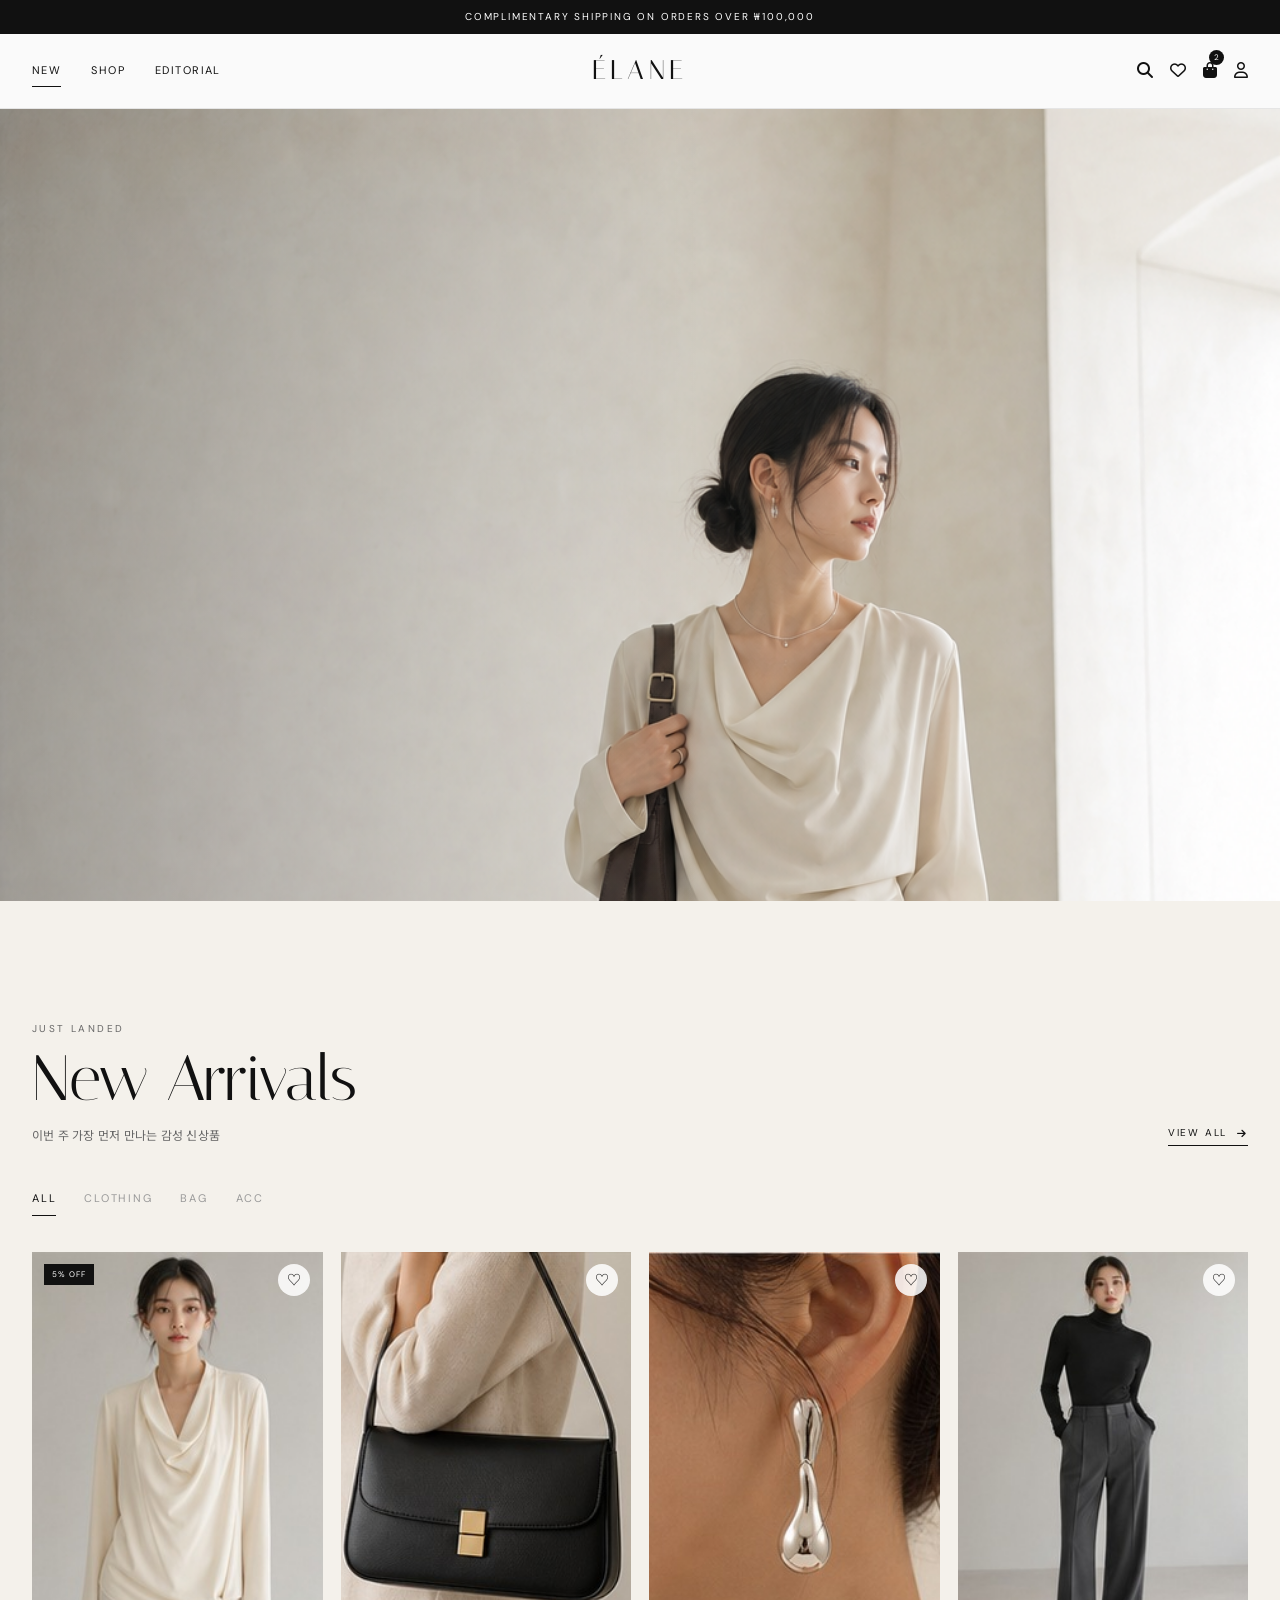
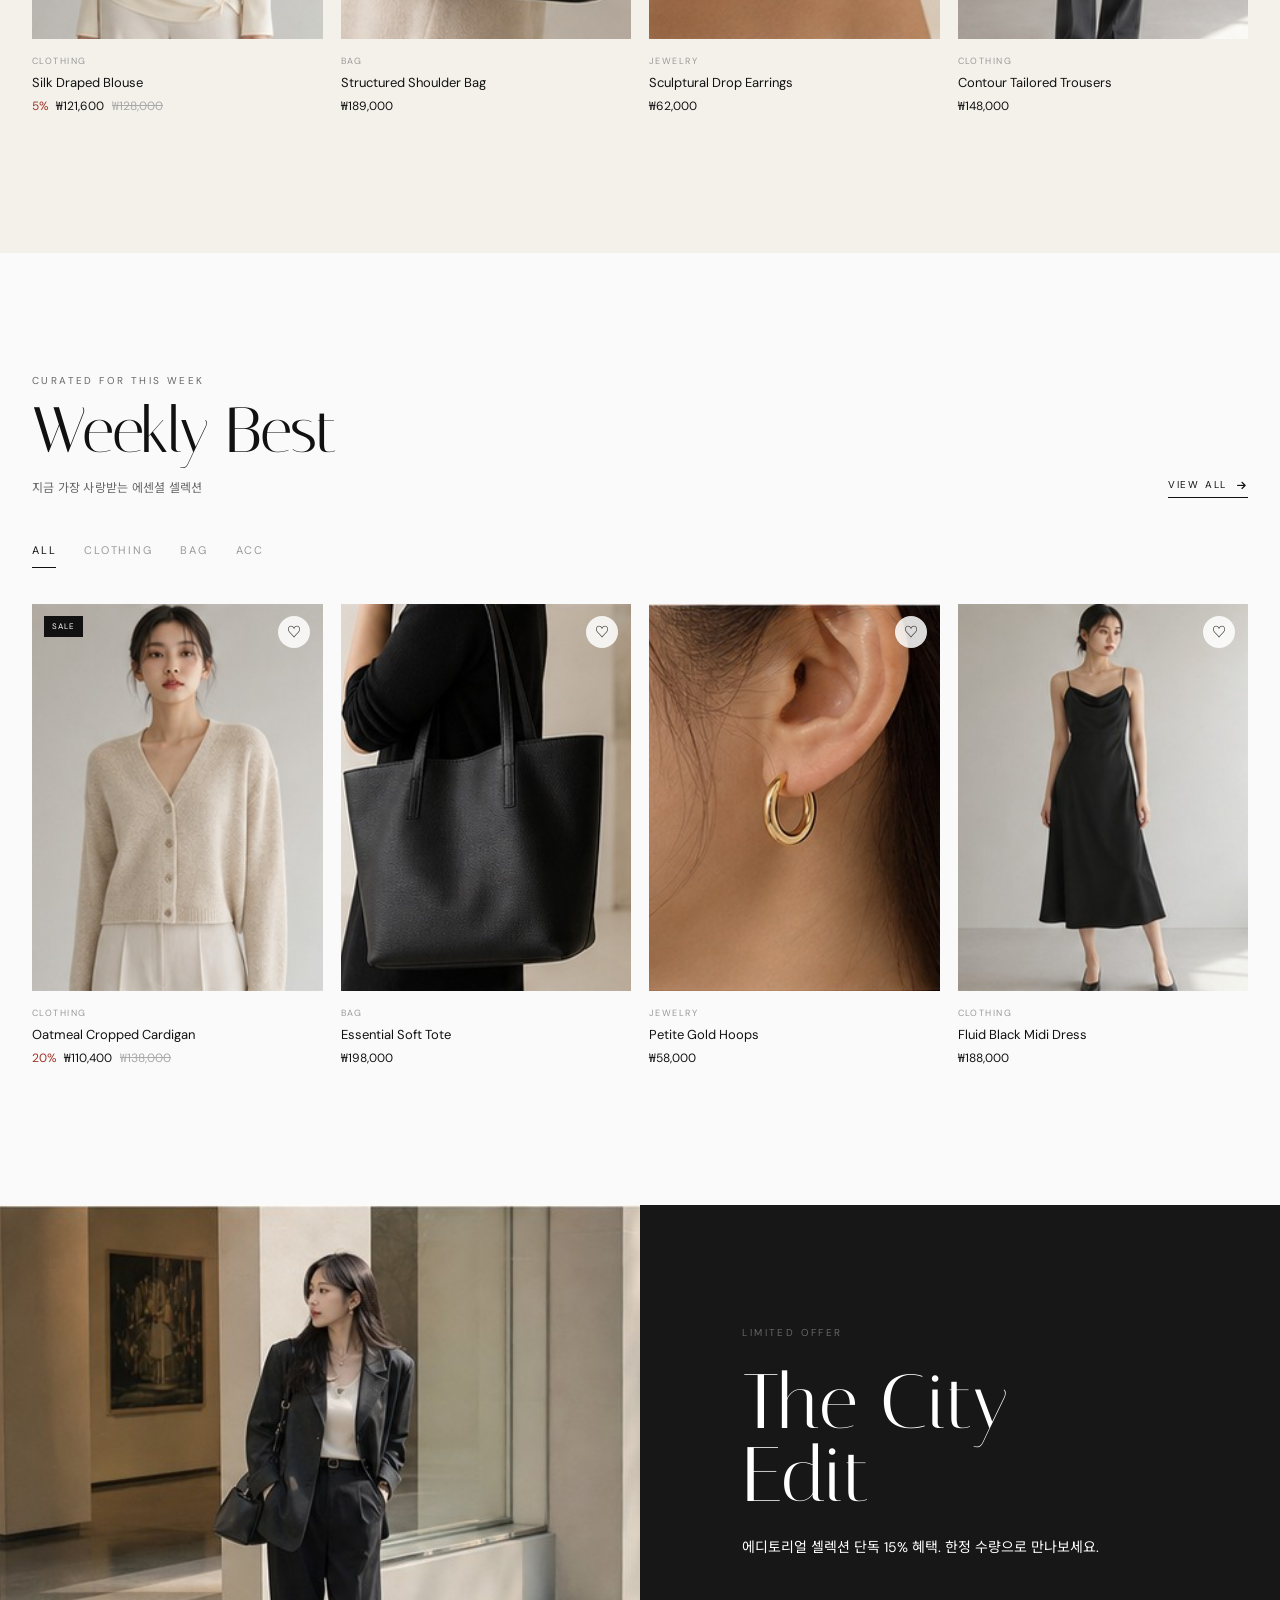
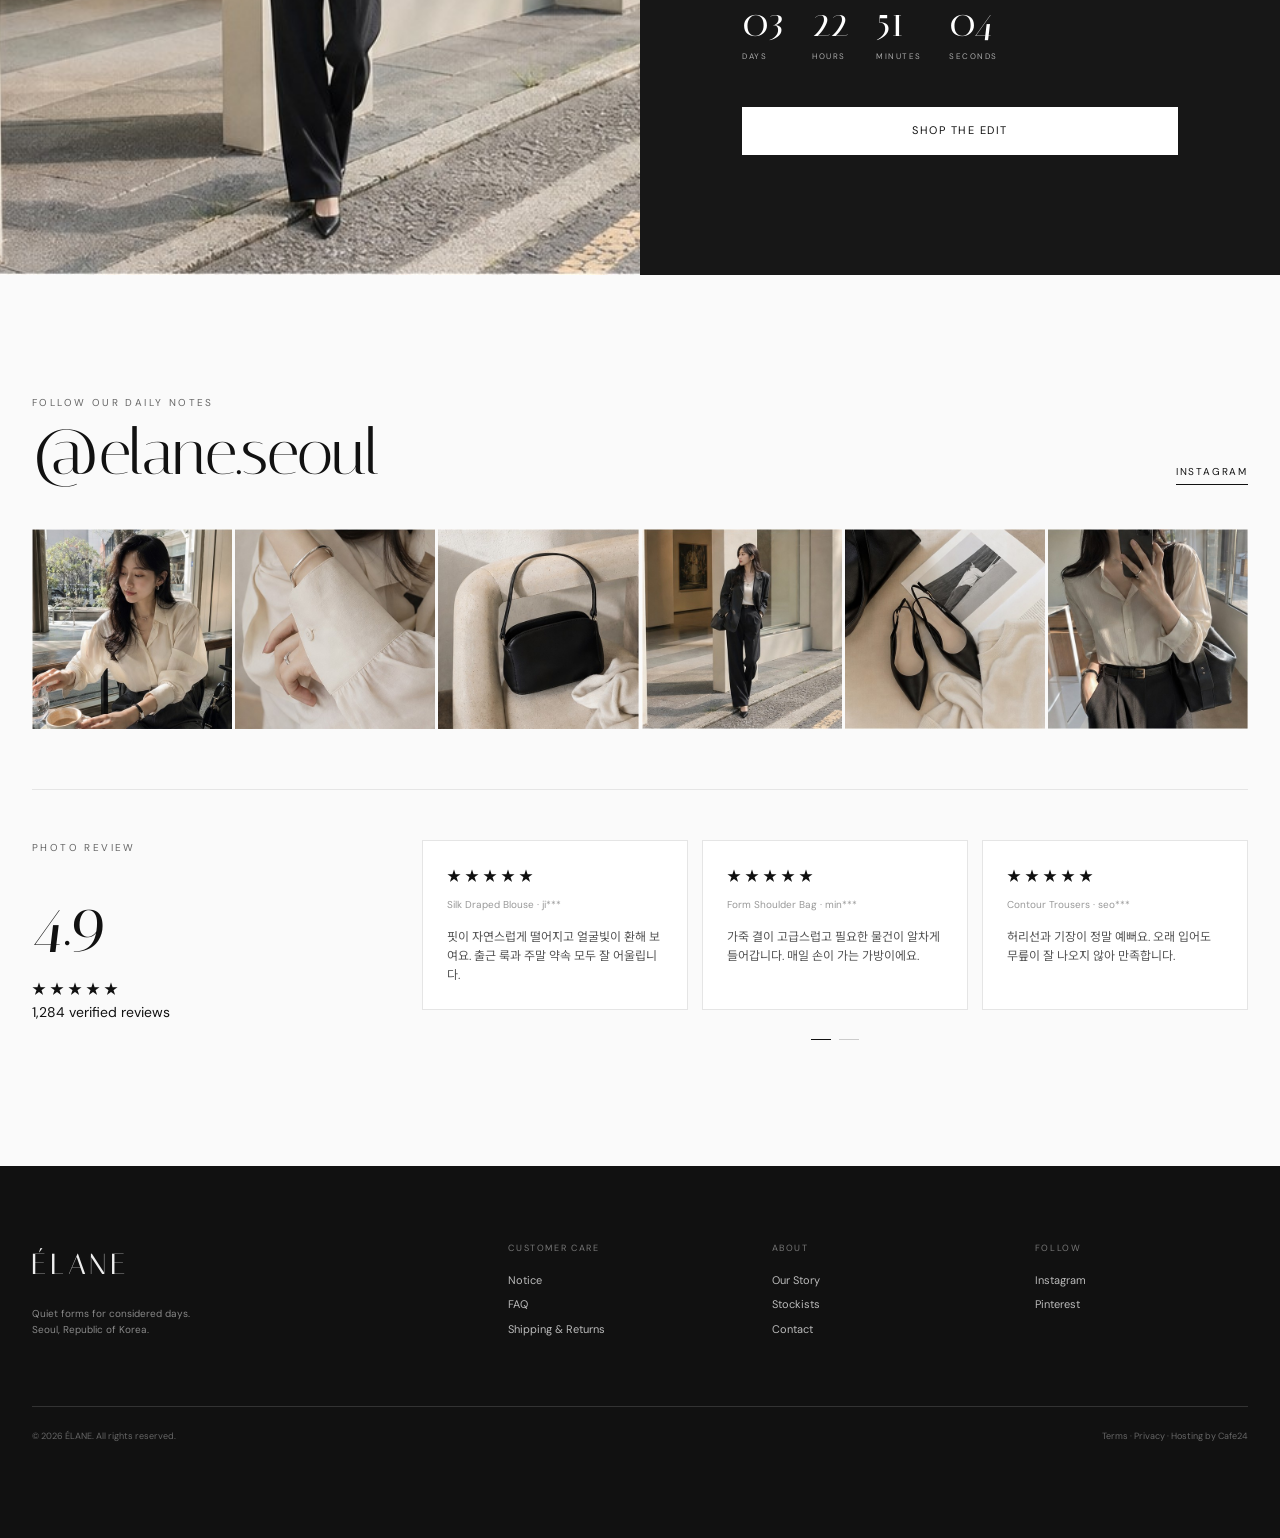
==== commit 52664c07: "Refine category products and sale badges" ====
--- a/public/cafe24/index.html
+++ b/public/cafe24/index.html
@@ -43,7 +43,7 @@
 
     <section class="section product-section product-section--new" data-product-section="new">
       <div class="container">
-        <div class="section__head"><div><p class="section__eyebrow">Just landed</p><h2 class="section__heading">New Arrivals</h2><p class="section__subtitle">이번 주 가장 먼저 만나는 감성 신상품</p></div><a class="text-link" href="product_list.html?sort_method=5">View all <i class="fa-solid fa-arrow-right"></i></a></div>
+        <div class="section__head"><div><p class="section__eyebrow">Just landed</p><h2 class="section__heading">New Arrivals</h2><p class="section__subtitle">이번 주 가장 먼저 만나는 감성 신상품</p></div><a class="text-link" href="product_list.html?sort_method=5" data-view-all>View all <i class="fa-solid fa-arrow-right"></i></a></div>
         <div class="tabs" role="tablist" aria-label="신상품 카테고리"><button class="tabs__button is-active" type="button" role="tab" aria-selected="true" data-category="all">ALL</button><button class="tabs__button" type="button" role="tab" aria-selected="false" data-category="clothing">CLOTHING</button><button class="tabs__button" type="button" role="tab" aria-selected="false" data-category="bag">BAG</button><button class="tabs__button" type="button" role="tab" aria-selected="false" data-category="acc">ACC</button></div>
         <div class="product-grid" module="product_listmain_2" data-product-grid aria-live="polite"></div>
       </div>
@@ -51,7 +51,7 @@
 
     <section class="section product-section" data-product-section="best">
       <div class="container">
-        <div class="section__head"><div><p class="section__eyebrow">Curated for this week</p><h2 class="section__heading">Weekly Best</h2><p class="section__subtitle">지금 가장 사랑받는 에센셜 셀렉션</p></div><a class="text-link" href="product_list.html?sort_method=6">View all <i class="fa-solid fa-arrow-right"></i></a></div>
+        <div class="section__head"><div><p class="section__eyebrow">Curated for this week</p><h2 class="section__heading">Weekly Best</h2><p class="section__subtitle">지금 가장 사랑받는 에센셜 셀렉션</p></div><a class="text-link" href="product_list.html?sort_method=6" data-view-all>View all <i class="fa-solid fa-arrow-right"></i></a></div>
         <div class="tabs" role="tablist" aria-label="주간 베스트 카테고리"><button class="tabs__button is-active" type="button" role="tab" aria-selected="true" data-category="all">ALL</button><button class="tabs__button" type="button" role="tab" aria-selected="false" data-category="clothing">CLOTHING</button><button class="tabs__button" type="button" role="tab" aria-selected="false" data-category="bag">BAG</button><button class="tabs__button" type="button" role="tab" aria-selected="false" data-category="acc">ACC</button></div>
         <div class="product-grid" module="product_listmain_1" data-product-grid aria-live="polite"></div>
       </div>
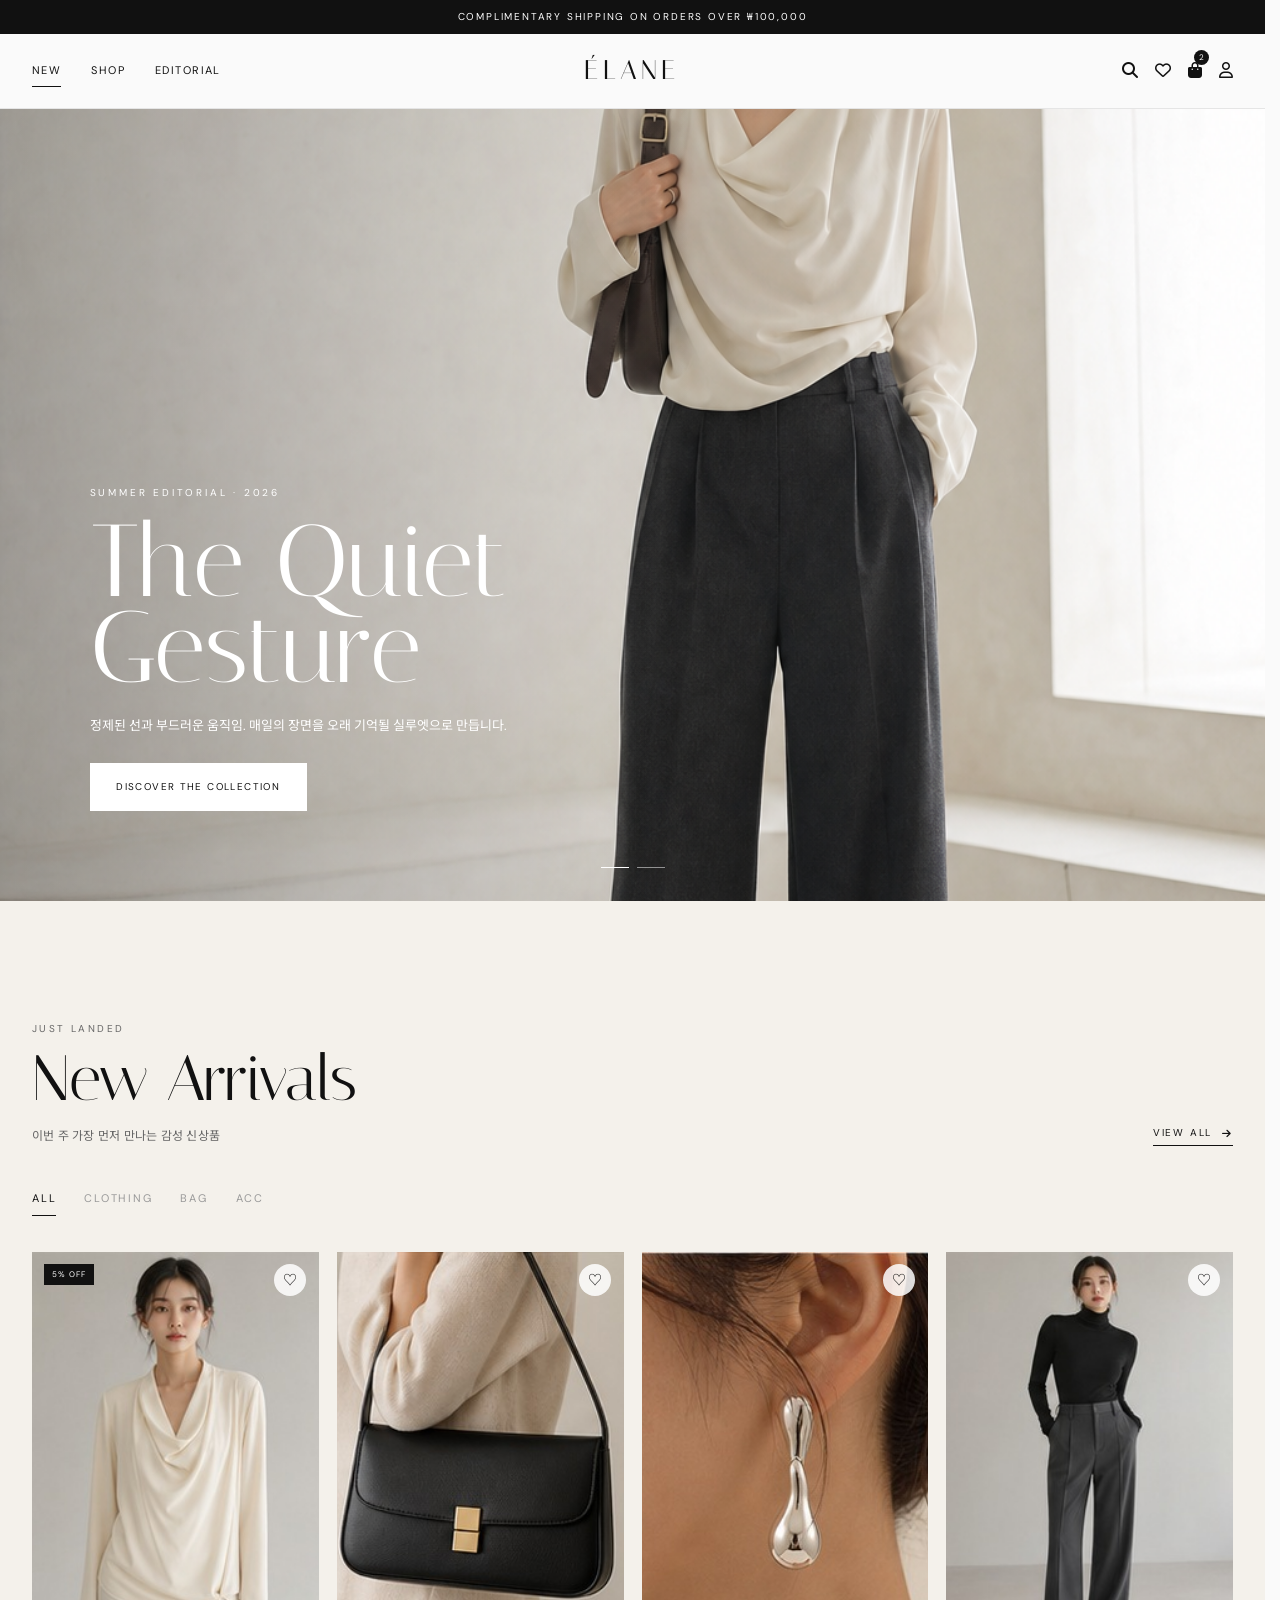
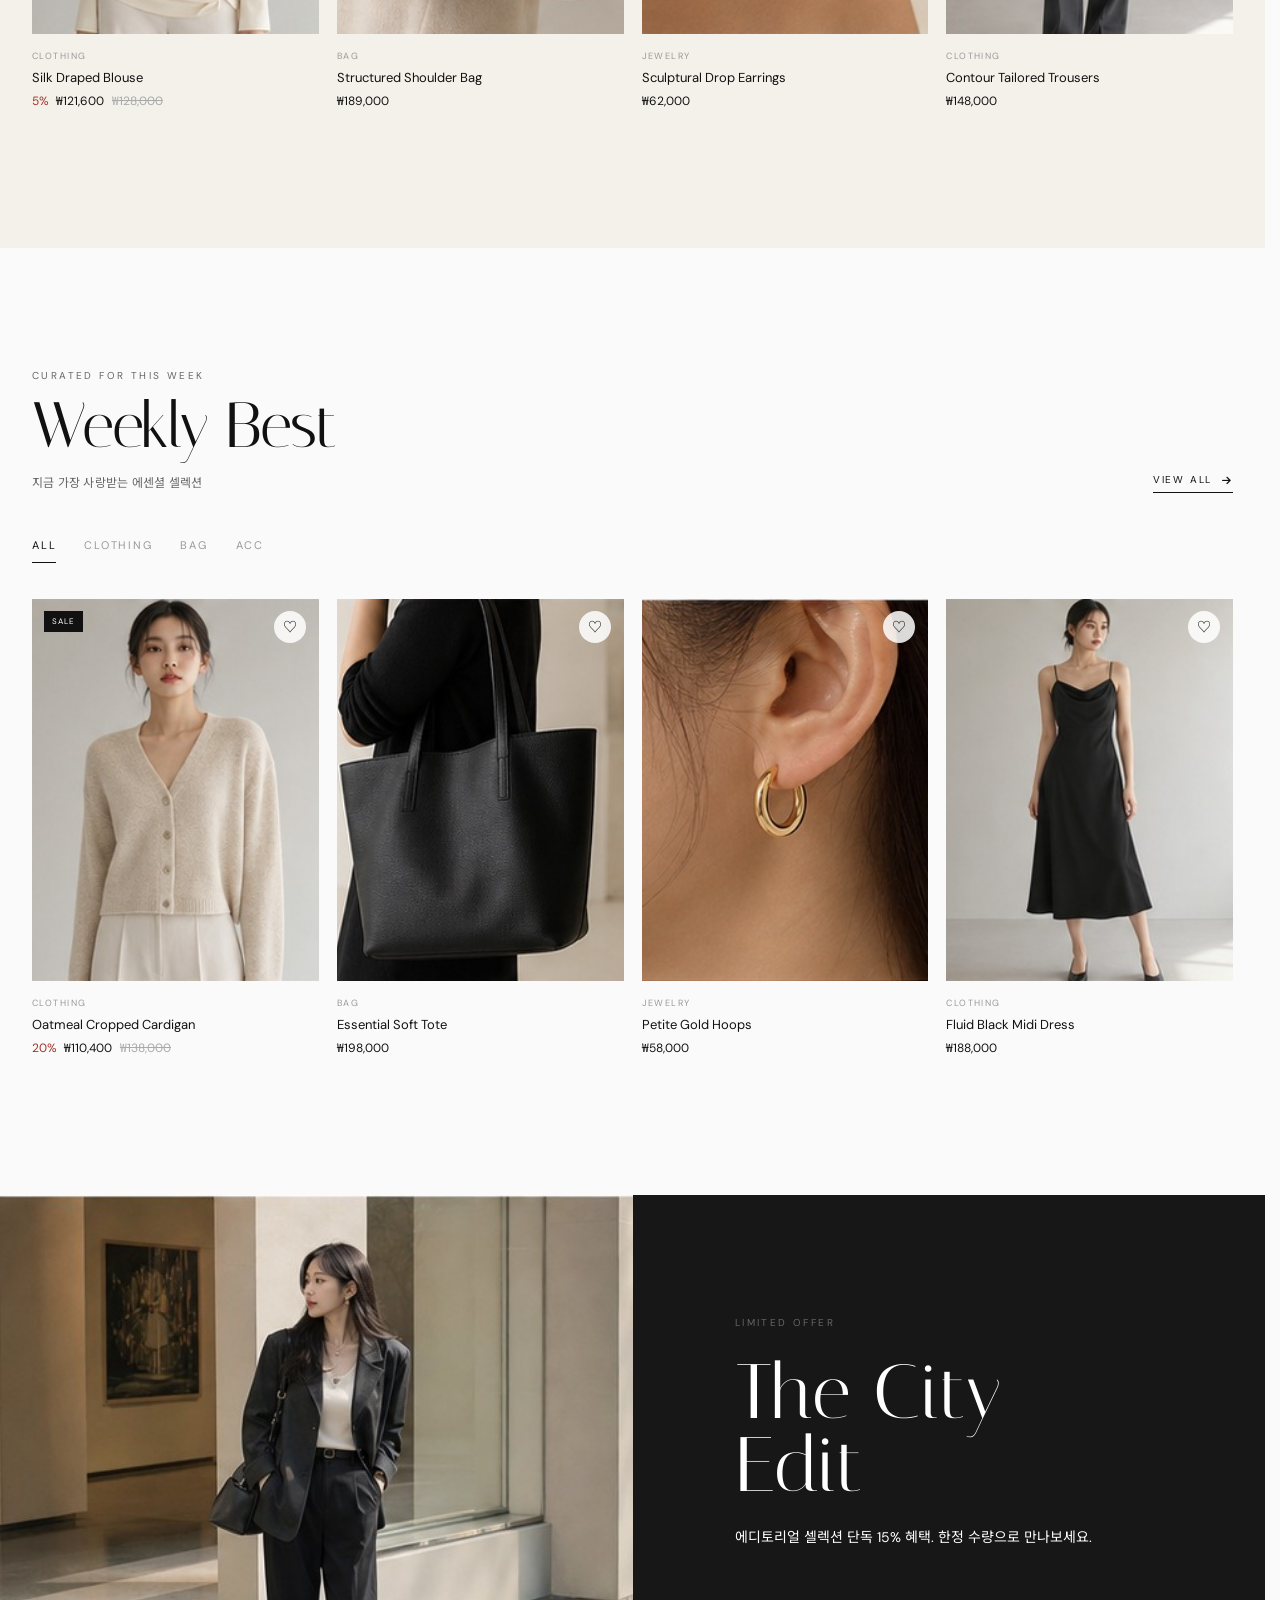
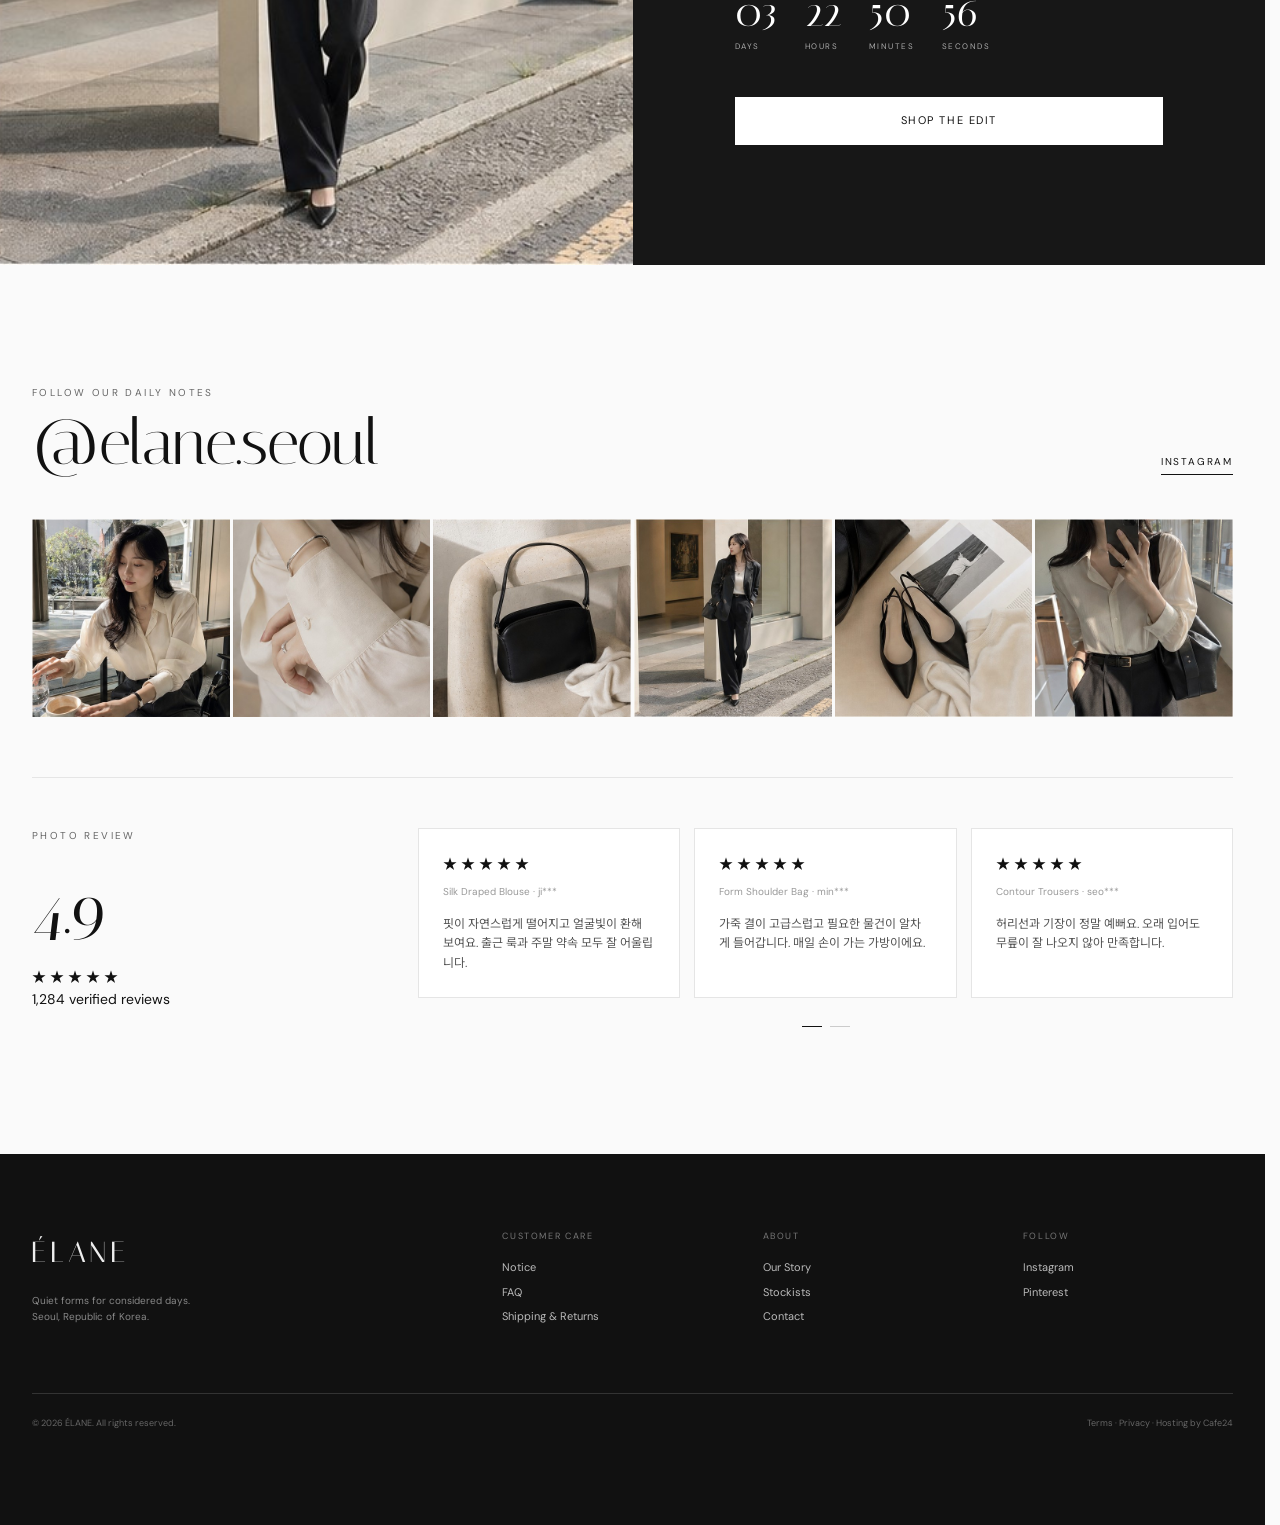
==== commit cf25ffe9: "Fix responsive hero and menu layout shift" ====
--- a/public/cafe24/index.html
+++ b/public/cafe24/index.html
@@ -13,7 +13,7 @@
   <div class="announcement" module="Layout_statelogon">Complimentary shipping on orders over ₩100,000</div>
   <header class="site-header" module="Layout_header">
     <div class="site-header__main">
-      <button class="site-header__mobile-button" aria-label="메뉴 열기"><i class="fa-solid fa-bars"></i></button>
+      <button class="site-header__mobile-button" aria-label="메뉴 열기" aria-controls="mobile-menu" aria-expanded="false"><i class="fa-solid fa-bars"></i></button>
       <nav class="site-header__nav" aria-label="주요 메뉴">
         <a class="site-header__nav-link is-active" href="index.html">New</a>
         <a class="site-header__nav-link" href="product_list.html">Shop</a>
@@ -28,7 +28,7 @@
       </div>
     </div>
   </header>
-  <aside class="mobile-menu" aria-label="모바일 메뉴">
+  <aside class="mobile-menu" id="mobile-menu" aria-label="모바일 메뉴" aria-hidden="true">
     <button class="mobile-menu__close" aria-label="메뉴 닫기">×</button>
     <a class="mobile-menu__link" href="index.html">New</a><a class="mobile-menu__link" href="product_list.html">Shop</a><a class="mobile-menu__link" href="lookbook.html">Editorial</a><a class="mobile-menu__link" href="mypage.html">My Élane</a>
   </aside>
--- a/public/cafe24/assets/css/style.css
+++ b/public/cafe24/assets/css/style.css
@@ -30,6 +30,42 @@
 .review__pagination.swiper-pagination{bottom:0!important}
 .review__pagination .swiper-pagination-bullet{width:20px;height:1px;border-radius:0;background:#111}
 
+/* Responsive hero safe area */
+html{scrollbar-gutter:stable}
+body.is-locked{overflow:hidden;padding-inline-end:var(--scrollbar-compensation,0px)}
+.hero{height:calc(100vh - var(--header-h));height:calc(100svh - var(--header-h));min-height:0}
+.hero__swiper,.hero__swiper .swiper-wrapper{height:100%}
+.hero__slide{display:grid;align-items:end;padding:clamp(24px,5vh,64px) clamp(24px,7vw,112px) clamp(60px,10vh,112px)}
+.hero__image,.hero__shade{position:absolute;inset:0}
+.hero__content,.hero__content--right{position:relative;inset:auto;z-index:2;width:min(100%,600px);max-height:100%;min-width:0}
+.hero__content--right{justify-self:end}
+.hero__kicker{font-size:clamp(8px,min(1vw,1.5vh),10px);margin-bottom:clamp(8px,2vh,20px)}
+.hero__title{font-size:clamp(38px,min(8vw,13vh),132px);margin-bottom:clamp(12px,2.8vh,28px)}
+.hero__copy{font-size:clamp(10px,min(1.2vw,1.8vh),13px);line-height:1.55;margin-bottom:clamp(14px,3vh,30px)}
+.hero__content .button{min-height:clamp(38px,6vh,48px);padding-inline:clamp(18px,2vw,30px);font-size:clamp(9px,1.1vh,11px)}
+.hero__pagination.swiper-pagination{bottom:clamp(16px,3vh,28px)!important;padding-inline:24px}
+
+@media(max-width:980px){
+  .hero{height:calc(100vh - var(--header-h));height:calc(100svh - var(--header-h));min-height:0}
+  .hero__slide{padding-inline:clamp(20px,5vw,44px);padding-bottom:clamp(56px,9vh,88px)}
+}
+
+@media(max-width:640px){
+  .hero__content,.hero__content--right{inset:auto;width:min(100%,520px);text-align:left}
+  .hero__title{font-size:clamp(38px,min(15vw,12vh),62px);line-height:.88}
+  .hero__copy{max-width:min(88%,430px)}
+  .hero__content--right .hero__copy{margin-left:0}
+}
+
+@media(max-height:620px){
+  .hero__slide{padding-top:18px;padding-bottom:46px}
+  .hero__kicker{margin-bottom:6px}
+  .hero__title{font-size:clamp(32px,11vh,62px);line-height:.88;margin-bottom:8px}
+  .hero__copy{font-size:10px;line-height:1.35;margin-bottom:10px;max-width:420px}
+  .hero__content .button{min-height:34px;padding-inline:16px;font-size:8px}
+  .hero__pagination.swiper-pagination{bottom:12px!important}
+}
+
 @media(max-width:640px){
   .product-section .section__head{align-items:flex-start;gap:20px}
   .product-section .section__head .text-link{margin-top:8px;white-space:nowrap}
